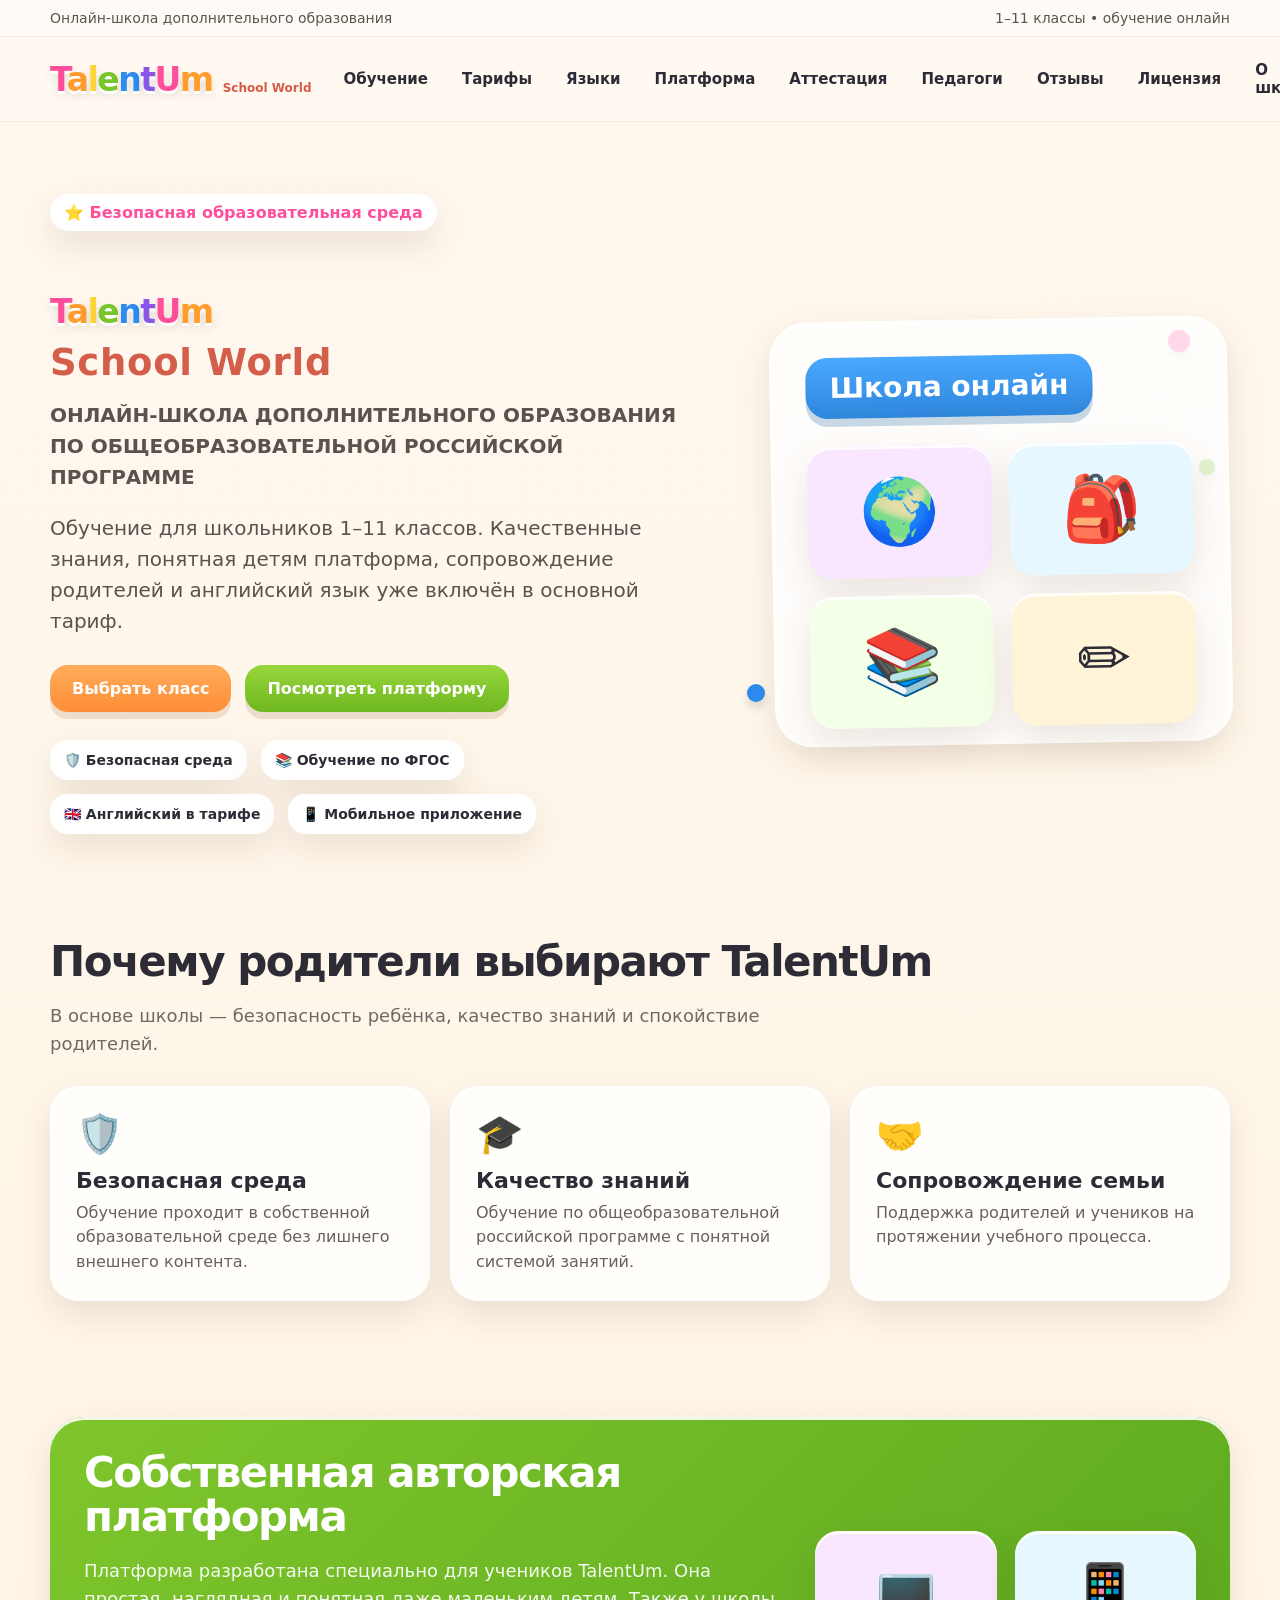
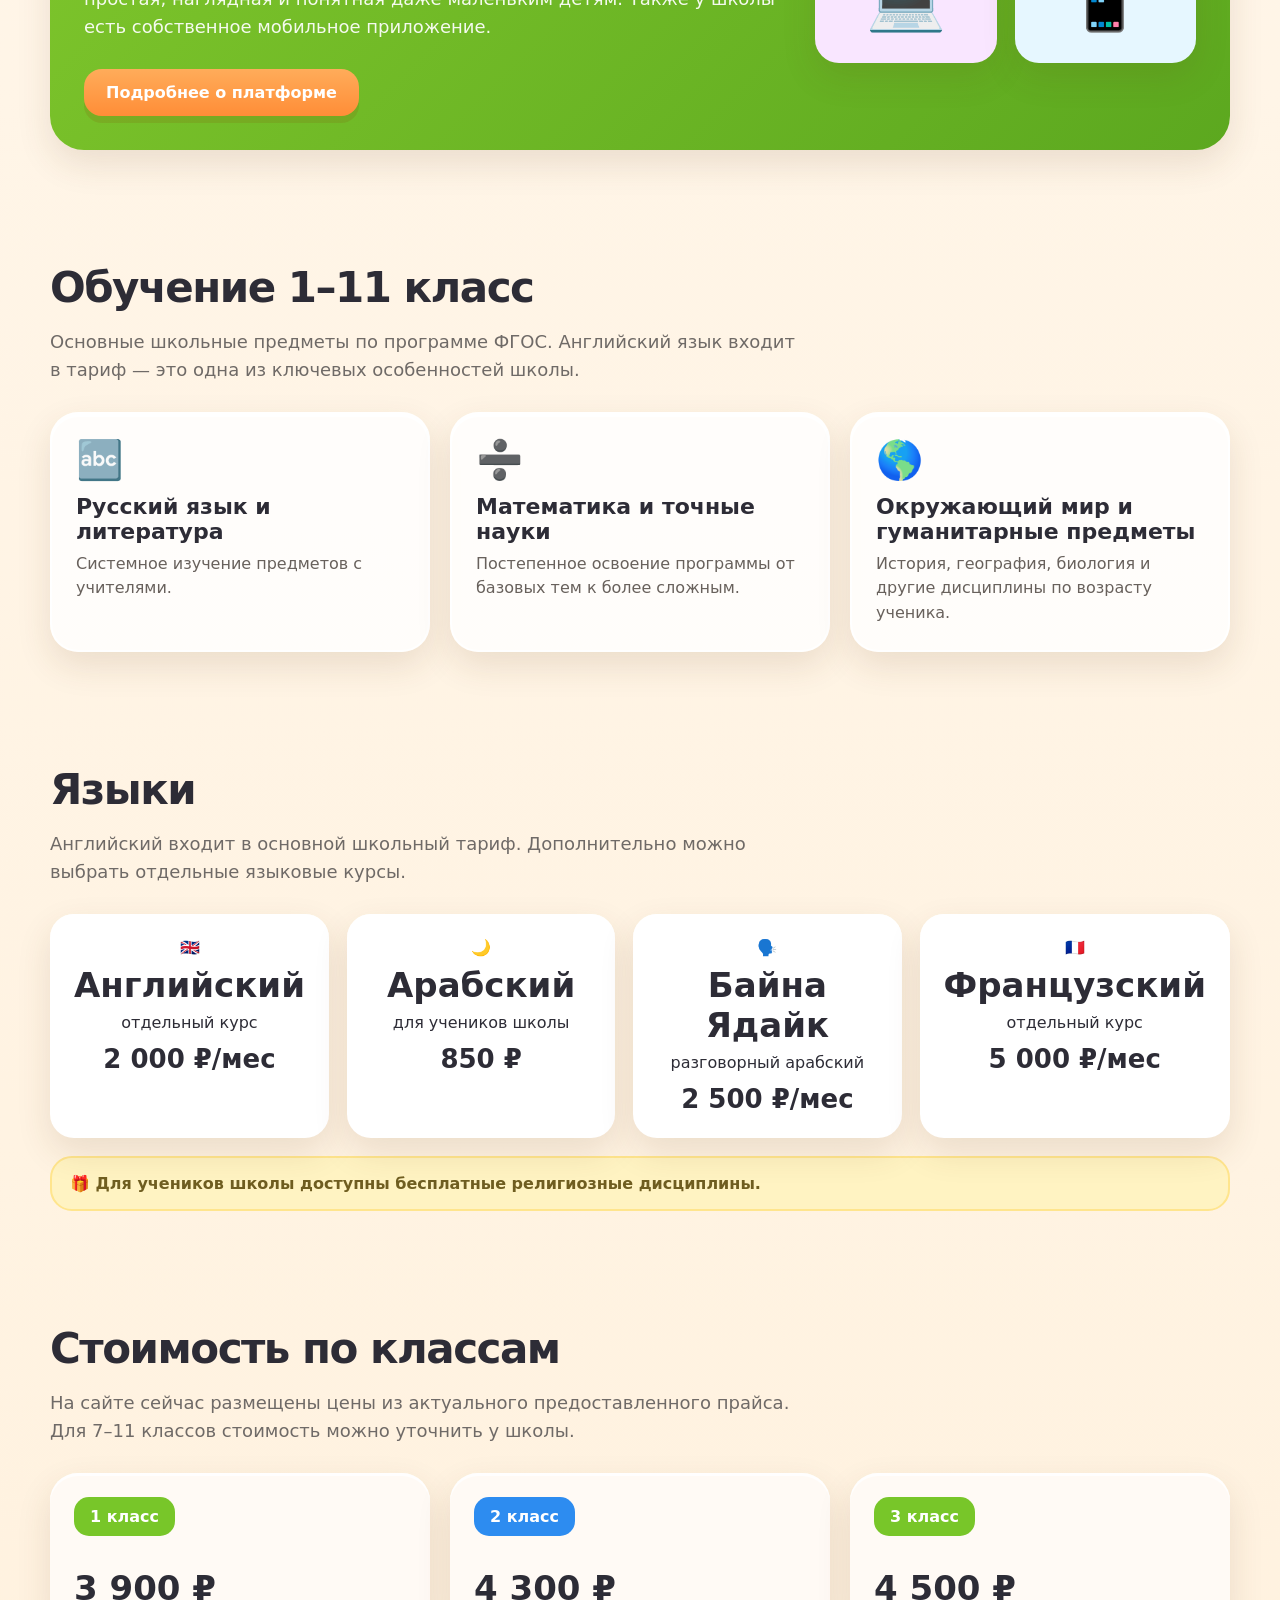
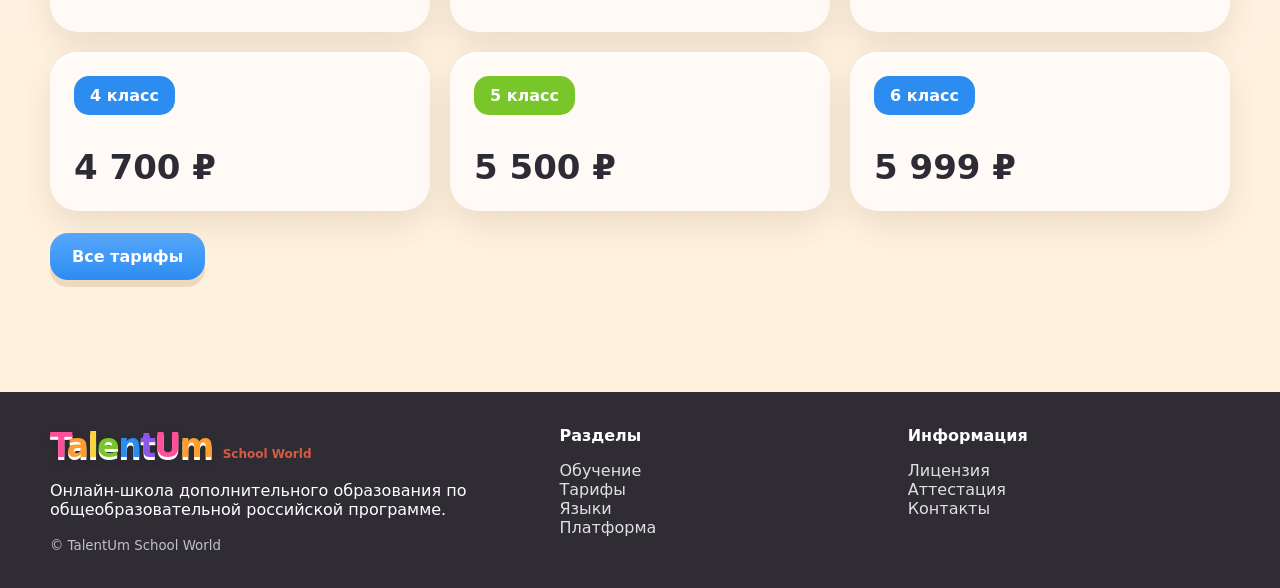
==== index.html @ 584ee3a4 "Add files via upload" ====
<!doctype html><html lang="ru"><head><meta charset="utf-8"><meta name="viewport" content="width=device-width,initial-scale=1"><title>Главная — TalentUm School World</title><meta name="description" content="TalentUm School World — онлайн-школа дополнительного образования по общеобразовательной российской программе."><link rel="stylesheet" href="styles.css"></head><body><div class="topbar"><div class="container"><span>Онлайн-школа дополнительного образования</span><span>1–11 классы • обучение онлайн</span></div></div>
<header class="header"><div class="container nav">
<a class="logo" href="index.html"><span class="logo-main"><span>T</span><span>a</span><span>l</span><span>e</span><span>n</span><span>t</span><span>U</span><span>m</span></span><span class="logo-sub">School World</span></a>
<nav class="navlinks"><a href="education.html">Обучение</a><a href="pricing.html">Тарифы</a><a href="languages.html">Языки</a><a href="platform.html">Платформа</a><a href="attestation.html">Аттестация</a><a href="teachers.html">Педагоги</a><a href="reviews.html">Отзывы</a><a href="license.html">Лицензия</a><a href="about.html">О школе</a><a href="contacts.html">Контакты</a></nav>
<button class="mobile-toggle" aria-label="Меню">☰</button>
</div></header><main>
<section class="hero"><div class="container hero-grid"><div><div class="kicker">⭐ Безопасная образовательная среда</div><h1><span class="logo-main"><span>T</span><span>a</span><span>l</span><span>e</span><span>n</span><span>t</span><span>U</span><span>m</span></span><span class="small">School World</span></h1><p class="lead"><b>ОНЛАЙН-ШКОЛА ДОПОЛНИТЕЛЬНОГО ОБРАЗОВАНИЯ ПО ОБЩЕОБРАЗОВАТЕЛЬНОЙ РОССИЙСКОЙ ПРОГРАММЕ</b></p><p class="lead">Обучение для школьников 1–11 классов. Качественные знания, понятная детям платформа, сопровождение родителей и английский язык уже включён в основной тариф.</p><div class="hero-actions"><a class="btn btn-primary" href="pricing.html">Выбрать класс</a><a class="btn btn-green" href="platform.html">Посмотреть платформу</a></div><div class="trust-row"><div class="trust-chip">🛡️ Безопасная среда</div><div class="trust-chip">📚 Обучение по ФГОС</div><div class="trust-chip">🇬🇧 Английский в тарифе</div><div class="trust-chip">📱 Мобильное приложение</div></div></div><div class="scene"><span class="dot d1"></span><span class="dot d2"></span><span class="dot d3"></span><span class="star">★</span><div class="school-card"><div class="big-pill">Школа онлайн</div><div class="illustration"><div class="illus">🌍</div><div class="illus">🎒</div><div class="illus">📚</div><div class="illus">✏️</div></div></div></div></div></section>
<section class="section"><div class="container"><h2>Почему родители выбирают TalentUm</h2><p class="section-intro">В основе школы — безопасность ребёнка, качество знаний и спокойствие родителей.</p><div class="cards"><article class="card"><div class="icon">🛡️</div><h3>Безопасная среда</h3><p>Обучение проходит в собственной образовательной среде без лишнего внешнего контента.</p></article><article class="card"><div class="icon">🎓</div><h3>Качество знаний</h3><p>Обучение по общеобразовательной российской программе с понятной системой занятий.</p></article><article class="card"><div class="icon">🤝</div><h3>Сопровождение семьи</h3><p>Поддержка родителей и учеников на протяжении учебного процесса.</p></article></div></div></section>
<section class="section"><div class="container"><div class="highlight"><div><h2>Собственная авторская платформа</h2><p class="section-intro">Платформа разработана специально для учеников TalentUm. Она простая, наглядная и понятная даже маленьким детям. Также у школы есть собственное мобильное приложение.</p><a class="btn btn-primary" href="platform.html">Подробнее о платформе</a></div><div class="illustration"><div class="illus">💻</div><div class="illus">📱</div></div></div></div></section>
<section class="section"><div class="container"><h2>Обучение 1–11 класс</h2><p class="section-intro">Основные школьные предметы по программе ФГОС. Английский язык входит в тариф — это одна из ключевых особенностей школы.</p><div class="cards"><article class="card"><div class="icon">🔤</div><h3>Русский язык и литература</h3><p>Системное изучение предметов с учителями.</p></article><article class="card"><div class="icon">➗</div><h3>Математика и точные науки</h3><p>Постепенное освоение программы от базовых тем к более сложным.</p></article><article class="card"><div class="icon">🌎</div><h3>Окружающий мир и гуманитарные предметы</h3><p>История, география, биология и другие дисциплины по возрасту ученика.</p></article></div></div></section>
<section class="section"><div class="container"><h2>Языки</h2><p class="section-intro">Английский входит в основной школьный тариф. Дополнительно можно выбрать отдельные языковые курсы.</p><div class="language-grid"><div class="language-card"><div>🇬🇧</div><div class="lang">Английский</div><div>отдельный курс</div><div class="amount">2 000 ₽/мес</div></div><div class="language-card"><div>🌙</div><div class="lang">Арабский</div><div>для учеников школы</div><div class="amount">850 ₽</div></div><div class="language-card"><div>🗣️</div><div class="lang">Байна Ядайк</div><div>разговорный арабский</div><div class="amount">2 500 ₽/мес</div></div><div class="language-card"><div>🇫🇷</div><div class="lang">Французский</div><div>отдельный курс</div><div class="amount">5 000 ₽/мес</div></div></div><div style="height:18px"></div><div class="notice">🎁 Для учеников школы доступны бесплатные религиозные дисциплины.</div></div></section>
<section class="section"><div class="container"><h2>Стоимость по классам</h2><p class="section-intro">На сайте сейчас размещены цены из актуального предоставленного прайса. Для 7–11 классов стоимость можно уточнить у школы.</p><div class="price-grid"><div class="price-card"><span class="grade-badge">1 класс</span><div class="price">3 900 ₽</div></div><div class="price-card"><span class="grade-badge">2 класс</span><div class="price">4 300 ₽</div></div><div class="price-card"><span class="grade-badge">3 класс</span><div class="price">4 500 ₽</div></div><div class="price-card"><span class="grade-badge">4 класс</span><div class="price">4 700 ₽</div></div><div class="price-card"><span class="grade-badge">5 класс</span><div class="price">5 500 ₽</div></div><div class="price-card"><span class="grade-badge">6 класс</span><div class="price">5 999 ₽</div></div></div><div style="margin-top:22px"><a class="btn btn-blue" href="pricing.html">Все тарифы</a></div></div></section>
</main><footer class="footer"><div class="container footer-grid"><div><div class="logo"><span class="logo-main"><span>T</span><span>a</span><span>l</span><span>e</span><span>n</span><span>t</span><span>U</span><span>m</span></span><span class="logo-sub">School World</span></div><p>Онлайн-школа дополнительного образования по общеобразовательной российской программе.</p><small>© TalentUm School World</small></div><div><b>Разделы</b><p><a href="education.html">Обучение</a><br><a href="pricing.html">Тарифы</a><br><a href="languages.html">Языки</a><br><a href="platform.html">Платформа</a></p></div><div><b>Информация</b><p><a href="license.html">Лицензия</a><br><a href="attestation.html">Аттестация</a><br><a href="contacts.html">Контакты</a></p></div></div></footer><script src="script.js"></script></body></html>
---- styles.css ----
:root{
  --cream:#fff4e6;
  --paper:#fffaf4;
  --ink:#2d2c36;
  --muted:#6f6a67;
  --pink:#ff4f9a;
  --orange:#ff9d2f;
  --yellow:#ffd43b;
  --green:#78c629;
  --blue:#2d8cf0;
  --purple:#8b57e8;
  --shadow:0 14px 35px rgba(88,54,22,.12), 0 3px 0 rgba(255,255,255,.9) inset;
  --radius:28px;
}
*{box-sizing:border-box}
html{scroll-behavior:smooth}
body{margin:0;font-family:Inter,system-ui,-apple-system,BlinkMacSystemFont,"Segoe UI",sans-serif;background:linear-gradient(180deg,#fff8ef 0%,#fff1dd 100%);color:var(--ink)}
a{text-decoration:none;color:inherit}
.container{width:min(1180px,calc(100% - 32px));margin:auto}
.topbar{background:#fffaf5;border-bottom:1px solid rgba(60,40,20,.06);font-size:14px}
.topbar .container{display:flex;justify-content:space-between;align-items:center;padding:10px 0;color:#5b554f}
.header{position:sticky;top:0;z-index:20;background:rgba(255,249,242,.94);backdrop-filter:blur(10px);border-bottom:1px solid rgba(60,40,20,.06)}
.nav{display:flex;align-items:center;justify-content:space-between;gap:24px;padding:14px 0}
.logo{display:inline-flex;align-items:flex-end;gap:10px;white-space:nowrap}
.logo-main{font-weight:900;font-size:33px;letter-spacing:-1.5px;text-shadow:0 3px 0 #fff,0 5px 10px rgba(0,0,0,.12)}
.logo-main span:nth-child(1){color:var(--pink)}.logo-main span:nth-child(2){color:var(--orange)}.logo-main span:nth-child(3){color:var(--yellow)}.logo-main span:nth-child(4){color:var(--green)}.logo-main span:nth-child(5){color:var(--blue)}.logo-main span:nth-child(6){color:var(--purple)}.logo-main span:nth-child(7){color:var(--pink)}.logo-main span:nth-child(8){color:var(--orange)}
.logo-sub{font-size:12px;font-weight:800;color:#d65b46;margin-bottom:4px}
.navlinks{display:flex;gap:18px;align-items:center;font-size:15px;font-weight:700}
.navlinks a{padding:10px 8px;border-radius:12px}.navlinks a:hover{background:#fff}
.btn{display:inline-flex;align-items:center;justify-content:center;border:none;border-radius:18px;padding:14px 22px;font-weight:800;cursor:pointer;box-shadow:0 7px 0 rgba(138,69,0,.14);transition:.2s}
.btn:hover{transform:translateY(-2px)}
.btn-primary{background:linear-gradient(180deg,#ffac5a,#ff8d37);color:white}
.btn-green{background:linear-gradient(180deg,#98d63c,#6eb720);color:white}
.btn-blue{background:linear-gradient(180deg,#58a9ff,#2d8cf0);color:white}
.mobile-toggle{display:none;font-size:28px;background:none;border:0}
.hero{position:relative;padding:72px 0 48px;overflow:hidden}
.hero-grid{display:grid;grid-template-columns:1.12fr .88fr;gap:48px;align-items:center}
.kicker{display:inline-flex;align-items:center;gap:8px;background:white;border-radius:999px;padding:9px 14px;font-weight:800;color:var(--pink);box-shadow:var(--shadow);margin-bottom:20px}
.hero h1{font-size:clamp(46px,7vw,88px);line-height:.95;margin:0 0 18px;letter-spacing:-3px}
.hero h1 .small{display:block;font-size:.42em;letter-spacing:.02em;margin-top:10px;color:#d35e4a}
.hero .lead{font-size:20px;line-height:1.55;color:#59534e;max-width:760px}
.hero-actions{display:flex;gap:14px;flex-wrap:wrap;margin-top:28px}
.trust-row{display:flex;gap:14px;flex-wrap:wrap;margin-top:28px}.trust-chip{background:#fff;border-radius:18px;padding:12px 14px;font-size:14px;font-weight:700;box-shadow:var(--shadow)}
.scene{position:relative;min-height:460px}
.school-card{position:absolute;inset:35px 0 0 40px;background:rgba(255,255,255,.78);border:2px solid rgba(255,255,255,.75);box-shadow:var(--shadow);border-radius:38px;padding:34px;transform:rotate(-1deg)}
.big-pill{display:inline-block;padding:14px 24px;border-radius:22px;background:linear-gradient(180deg,#4aa8ff,#2f86db);color:#fff;font-size:28px;font-weight:900;box-shadow:0 8px 0 rgba(35,103,160,.25)}
.illustration{display:grid;grid-template-columns:repeat(2,1fr);gap:18px;margin-top:28px}
.illus{height:132px;border-radius:24px;display:flex;align-items:center;justify-content:center;font-size:64px;box-shadow:var(--shadow);background:#fff}
.illus:nth-child(1){background:#f9e6ff}.illus:nth-child(2){background:#e6f7ff}.illus:nth-child(3){background:#f3ffe6}.illus:nth-child(4){background:#fff4d8}
.dot{position:absolute;border-radius:50%;box-shadow:0 6px 10px rgba(0,0,0,.12)}.d1{width:22px;height:22px;background:var(--pink);right:8%;top:10%}.d2{width:16px;height:16px;background:var(--green);right:3%;top:38%}.d3{width:18px;height:18px;background:var(--blue);left:3%;bottom:9%}.star{position:absolute;font-size:42px;color:var(--yellow);right:10%;bottom:2%;filter:drop-shadow(0 5px 3px rgba(0,0,0,.12))}
.section{padding:58px 0}.section h2{font-size:42px;line-height:1.05;margin:0 0 12px;letter-spacing:-1.5px}.section-intro{color:var(--muted);font-size:18px;max-width:760px;line-height:1.55;margin-bottom:28px}
.cards{display:grid;grid-template-columns:repeat(3,1fr);gap:20px}.card{background:rgba(255,255,255,.82);border:2px solid rgba(255,255,255,.92);border-radius:var(--radius);box-shadow:var(--shadow);padding:24px}.card .icon{font-size:38px;margin-bottom:12px}.card h3{margin:0 0 8px;font-size:22px}.card p{margin:0;color:#68615c;line-height:1.55}
.highlight{background:linear-gradient(135deg,#7fc62c,#5ca81f);color:#fff;border-radius:34px;padding:34px;box-shadow:var(--shadow);display:grid;grid-template-columns:1.3fr .7fr;gap:24px;align-items:center}.highlight h2{color:#fff}.highlight p{color:rgba(255,255,255,.92)}
.price-grid{display:grid;grid-template-columns:repeat(3,1fr);gap:20px}.price-card{background:#fffaf5;border-radius:28px;padding:24px;box-shadow:var(--shadow);position:relative}.grade-badge{display:inline-block;padding:10px 16px;border-radius:15px;background:var(--green);color:white;font-weight:900;margin-bottom:16px}.price-card:nth-child(even) .grade-badge{background:var(--blue)}.price-card ul{padding-left:18px;line-height:1.8;color:#5d5752}.price{font-size:34px;font-weight:900;margin-top:16px}.muted{color:var(--muted)}
.language-grid{display:grid;grid-template-columns:repeat(4,1fr);gap:18px}.language-card{background:#fff;border-radius:24px;padding:24px;text-align:center;box-shadow:var(--shadow)}.language-card .lang{font-size:34px;font-weight:900;margin:8px 0}.language-card .amount{font-size:26px;font-weight:900;margin-top:12px}
.notice{background:#fff3c2;border:2px solid #ffe58d;border-radius:22px;padding:16px 18px;font-weight:700;color:#6f5d20}
.page-hero{padding:52px 0 26px}.page-hero .wrap{background:rgba(255,255,255,.78);border-radius:34px;box-shadow:var(--shadow);padding:38px}.page-hero h1{font-size:52px;margin:0 0 12px}.page-hero p{font-size:18px;color:var(--muted);max-width:760px;line-height:1.55}
.placeholder{background:#fff;border-radius:28px;padding:34px;box-shadow:var(--shadow);border:2px dashed #f0cdb1}.placeholder strong{font-size:20px}
.footer{margin-top:54px;padding:34px 0;background:#2f2d33;color:#fff}.footer-grid{display:grid;grid-template-columns:1.5fr 1fr 1fr;gap:26px}.footer a{color:#fff;opacity:.85}.footer small{opacity:.7}
@media (max-width:900px){.navlinks{display:none;position:absolute;top:72px;left:16px;right:16px;background:#fffaf5;padding:16px;border-radius:22px;box-shadow:var(--shadow);flex-direction:column;align-items:stretch}.navlinks.open{display:flex}.mobile-toggle{display:block}.hero-grid,.highlight{grid-template-columns:1fr}.scene{min-height:390px}.school-card{inset:10px 5px}.cards,.price-grid{grid-template-columns:1fr 1fr}.language-grid{grid-template-columns:1fr 1fr}.hero{padding-top:38px}}
@media (max-width:620px){.topbar .container{font-size:12px;gap:8px}.logo-main{font-size:27px}.hero h1{font-size:52px}.hero .lead{font-size:17px}.cards,.price-grid,.language-grid{grid-template-columns:1fr}.footer-grid{grid-template-columns:1fr}.section h2{font-size:34px}.page-hero h1{font-size:40px}.school-card{padding:22px}.illustration{gap:12px}.illus{height:108px;font-size:50px}.scene{min-height:345px}}
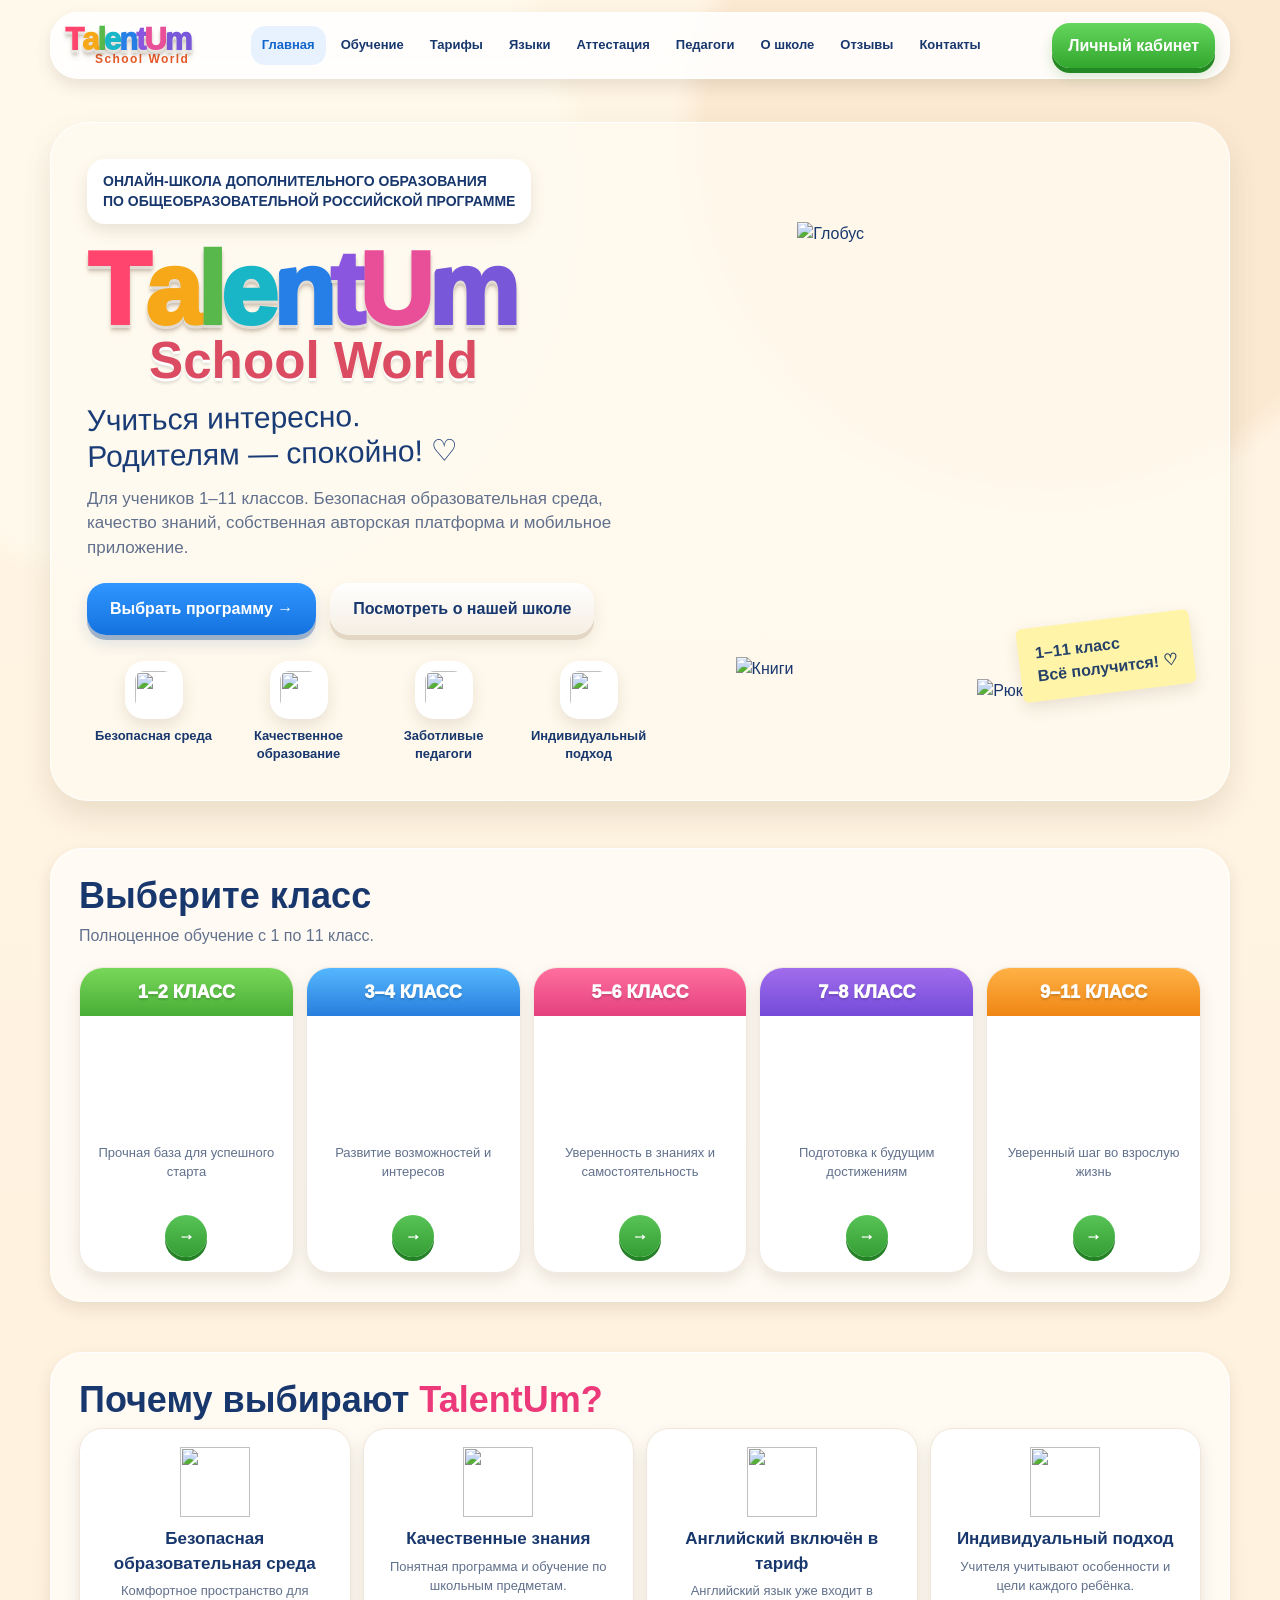
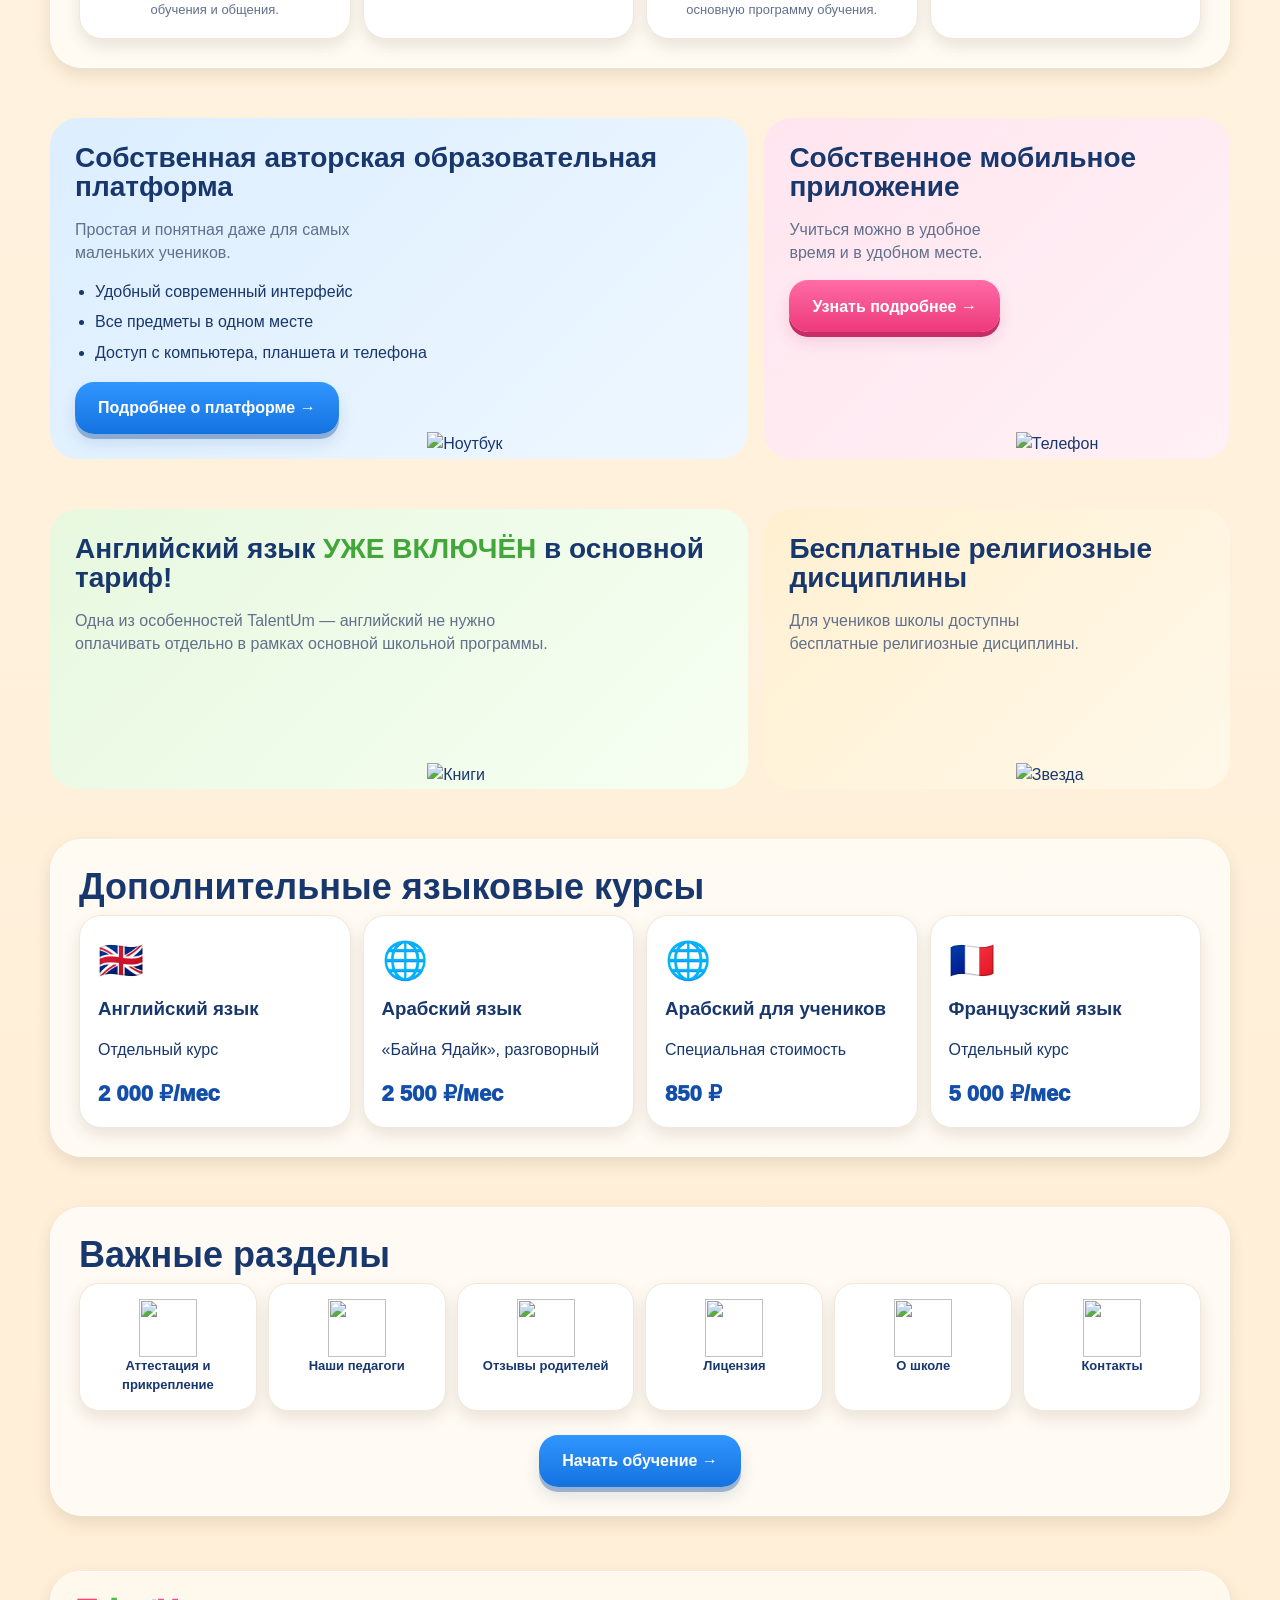
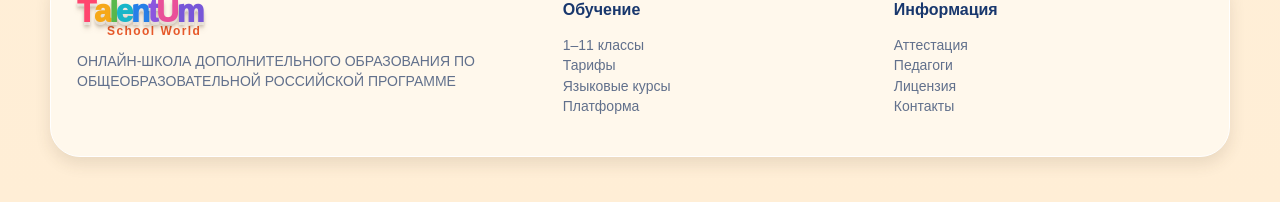
==== commit 5e65cf84: "Add files via upload" ====
--- a/index.html
+++ b/index.html
@@ -1,13 +1,9 @@
-<!doctype html><html lang="ru"><head><meta charset="utf-8"><meta name="viewport" content="width=device-width,initial-scale=1"><title>Главная — TalentUm School World</title><meta name="description" content="TalentUm School World — онлайн-школа дополнительного образования по общеобразовательной российской программе."><link rel="stylesheet" href="styles.css"></head><body><div class="topbar"><div class="container"><span>Онлайн-школа дополнительного образования</span><span>1–11 классы • обучение онлайн</span></div></div>
-<header class="header"><div class="container nav">
-<a class="logo" href="index.html"><span class="logo-main"><span>T</span><span>a</span><span>l</span><span>e</span><span>n</span><span>t</span><span>U</span><span>m</span></span><span class="logo-sub">School World</span></a>
-<nav class="navlinks"><a href="education.html">Обучение</a><a href="pricing.html">Тарифы</a><a href="languages.html">Языки</a><a href="platform.html">Платформа</a><a href="attestation.html">Аттестация</a><a href="teachers.html">Педагоги</a><a href="reviews.html">Отзывы</a><a href="license.html">Лицензия</a><a href="about.html">О школе</a><a href="contacts.html">Контакты</a></nav>
-<button class="mobile-toggle" aria-label="Меню">☰</button>
-</div></header><main>
-<section class="hero"><div class="container hero-grid"><div><div class="kicker">⭐ Безопасная образовательная среда</div><h1><span class="logo-main"><span>T</span><span>a</span><span>l</span><span>e</span><span>n</span><span>t</span><span>U</span><span>m</span></span><span class="small">School World</span></h1><p class="lead"><b>ОНЛАЙН-ШКОЛА ДОПОЛНИТЕЛЬНОГО ОБРАЗОВАНИЯ ПО ОБЩЕОБРАЗОВАТЕЛЬНОЙ РОССИЙСКОЙ ПРОГРАММЕ</b></p><p class="lead">Обучение для школьников 1–11 классов. Качественные знания, понятная детям платформа, сопровождение родителей и английский язык уже включён в основной тариф.</p><div class="hero-actions"><a class="btn btn-primary" href="pricing.html">Выбрать класс</a><a class="btn btn-green" href="platform.html">Посмотреть платформу</a></div><div class="trust-row"><div class="trust-chip">🛡️ Безопасная среда</div><div class="trust-chip">📚 Обучение по ФГОС</div><div class="trust-chip">🇬🇧 Английский в тарифе</div><div class="trust-chip">📱 Мобильное приложение</div></div></div><div class="scene"><span class="dot d1"></span><span class="dot d2"></span><span class="dot d3"></span><span class="star">★</span><div class="school-card"><div class="big-pill">Школа онлайн</div><div class="illustration"><div class="illus">🌍</div><div class="illus">🎒</div><div class="illus">📚</div><div class="illus">✏️</div></div></div></div></div></section>
-<section class="section"><div class="container"><h2>Почему родители выбирают TalentUm</h2><p class="section-intro">В основе школы — безопасность ребёнка, качество знаний и спокойствие родителей.</p><div class="cards"><article class="card"><div class="icon">🛡️</div><h3>Безопасная среда</h3><p>Обучение проходит в собственной образовательной среде без лишнего внешнего контента.</p></article><article class="card"><div class="icon">🎓</div><h3>Качество знаний</h3><p>Обучение по общеобразовательной российской программе с понятной системой занятий.</p></article><article class="card"><div class="icon">🤝</div><h3>Сопровождение семьи</h3><p>Поддержка родителей и учеников на протяжении учебного процесса.</p></article></div></div></section>
-<section class="section"><div class="container"><div class="highlight"><div><h2>Собственная авторская платформа</h2><p class="section-intro">Платформа разработана специально для учеников TalentUm. Она простая, наглядная и понятная даже маленьким детям. Также у школы есть собственное мобильное приложение.</p><a class="btn btn-primary" href="platform.html">Подробнее о платформе</a></div><div class="illustration"><div class="illus">💻</div><div class="illus">📱</div></div></div></div></section>
-<section class="section"><div class="container"><h2>Обучение 1–11 класс</h2><p class="section-intro">Основные школьные предметы по программе ФГОС. Английский язык входит в тариф — это одна из ключевых особенностей школы.</p><div class="cards"><article class="card"><div class="icon">🔤</div><h3>Русский язык и литература</h3><p>Системное изучение предметов с учителями.</p></article><article class="card"><div class="icon">➗</div><h3>Математика и точные науки</h3><p>Постепенное освоение программы от базовых тем к более сложным.</p></article><article class="card"><div class="icon">🌎</div><h3>Окружающий мир и гуманитарные предметы</h3><p>История, география, биология и другие дисциплины по возрасту ученика.</p></article></div></div></section>
-<section class="section"><div class="container"><h2>Языки</h2><p class="section-intro">Английский входит в основной школьный тариф. Дополнительно можно выбрать отдельные языковые курсы.</p><div class="language-grid"><div class="language-card"><div>🇬🇧</div><div class="lang">Английский</div><div>отдельный курс</div><div class="amount">2 000 ₽/мес</div></div><div class="language-card"><div>🌙</div><div class="lang">Арабский</div><div>для учеников школы</div><div class="amount">850 ₽</div></div><div class="language-card"><div>🗣️</div><div class="lang">Байна Ядайк</div><div>разговорный арабский</div><div class="amount">2 500 ₽/мес</div></div><div class="language-card"><div>🇫🇷</div><div class="lang">Французский</div><div>отдельный курс</div><div class="amount">5 000 ₽/мес</div></div></div><div style="height:18px"></div><div class="notice">🎁 Для учеников школы доступны бесплатные религиозные дисциплины.</div></div></section>
-<section class="section"><div class="container"><h2>Стоимость по классам</h2><p class="section-intro">На сайте сейчас размещены цены из актуального предоставленного прайса. Для 7–11 классов стоимость можно уточнить у школы.</p><div class="price-grid"><div class="price-card"><span class="grade-badge">1 класс</span><div class="price">3 900 ₽</div></div><div class="price-card"><span class="grade-badge">2 класс</span><div class="price">4 300 ₽</div></div><div class="price-card"><span class="grade-badge">3 класс</span><div class="price">4 500 ₽</div></div><div class="price-card"><span class="grade-badge">4 класс</span><div class="price">4 700 ₽</div></div><div class="price-card"><span class="grade-badge">5 класс</span><div class="price">5 500 ₽</div></div><div class="price-card"><span class="grade-badge">6 класс</span><div class="price">5 999 ₽</div></div></div><div style="margin-top:22px"><a class="btn btn-blue" href="pricing.html">Все тарифы</a></div></div></section>
-</main><footer class="footer"><div class="container footer-grid"><div><div class="logo"><span class="logo-main"><span>T</span><span>a</span><span>l</span><span>e</span><span>n</span><span>t</span><span>U</span><span>m</span></span><span class="logo-sub">School World</span></div><p>Онлайн-школа дополнительного образования по общеобразовательной российской программе.</p><small>© TalentUm School World</small></div><div><b>Разделы</b><p><a href="education.html">Обучение</a><br><a href="pricing.html">Тарифы</a><br><a href="languages.html">Языки</a><br><a href="platform.html">Платформа</a></p></div><div><b>Информация</b><p><a href="license.html">Лицензия</a><br><a href="attestation.html">Аттестация</a><br><a href="contacts.html">Контакты</a></p></div></div></footer><script src="script.js"></script></body></html>+<!doctype html><html lang="ru"><head><meta charset="utf-8"><meta name="viewport" content="width=device-width,initial-scale=1"><title>Главная — TalentUm School World</title><meta name="description" content="TalentUm School World"><link rel="stylesheet" href="styles.css"></head><body><div class="topline"><div class="container"><header class="header-shell"><a class="brand" href="index.html"><span class="brand-main"><span>T</span><span>a</span><span>l</span><span>e</span><span>n</span><span>t</span><span>U</span><span>m</span></span><span class="brand-sub">School World</span></a><nav class="nav"><a class="active" href="index.html">Главная</a><a class="" href="education.html">Обучение</a><a class="" href="pricing.html">Тарифы</a><a class="" href="languages.html">Языки</a><a class="" href="attestation.html">Аттестация</a><a class="" href="teachers.html">Педагоги</a><a class="" href="about.html">О школе</a><a class="" href="reviews.html">Отзывы</a><a class="" href="contacts.html">Контакты</a></nav><a class="cabinet" href="platform.html">Личный кабинет</a><button class="menu-btn" aria-label="Открыть меню">☰</button></header></div></div><main>
+<section class="hero"><div class="container"><div class="hero-card"><div class="hero-grid"><div><span class="eyebrow">ОНЛАЙН-ШКОЛА ДОПОЛНИТЕЛЬНОГО ОБРАЗОВАНИЯ<br>ПО ОБЩЕОБРАЗОВАТЕЛЬНОЙ РОССИЙСКОЙ ПРОГРАММЕ</span><h1><span class="brand-main brand-big"><span>T</span><span>a</span><span>l</span><span>e</span><span>n</span><span>t</span><span>U</span><span>m</span></span><span class="schoolworld">School World</span></h1><div class="hero-tagline">Учиться интересно.<br>Родителям — спокойно! ♡</div><p class="lead">Для учеников 1–11 классов. Безопасная образовательная среда, качество знаний, собственная авторская платформа и мобильное приложение.</p><div class="btn-row"><a class="btn btn-blue" href="education.html">Выбрать программу →</a><a class="btn btn-cream" href="about.html">Посмотреть о нашей школе</a></div><div class="trust"><div class="trust-item"><img class="mini-icon" src="assets/icons/shield.svg" alt=""><span>Безопасная среда</span></div><div class="trust-item"><img class="mini-icon" src="assets/icons/cap.svg" alt=""><span>Качественное образование</span></div><div class="trust-item"><img class="mini-icon" src="assets/icons/heart.svg" alt=""><span>Заботливые педагоги</span></div><div class="trust-item"><img class="mini-icon" src="assets/icons/clipboard.svg" alt=""><span>Индивидуальный подход</span></div></div></div><div class="hero-art"><img class="globe" src="assets/icons/globe.svg" alt="Глобус"><img class="books" src="assets/icons/books.svg" alt="Книги"><img class="bag" src="assets/icons/backpack.svg" alt="Рюкзак"><img class="star1" src="assets/icons/star.svg" alt=""><img class="star2" src="assets/icons/star.svg" alt=""><div class="note">1–11 класс<br>Всё получится! ♡</div></div></div></div></div></section>
+<section class="section fade-up"><div class="container"><div class="section-panel"><h2>Выберите класс</h2><p class="section-desc">Полноценное обучение с 1 по 11 класс.</p><div class="grade-grid"><a class="grade" href="pricing.html"><div class="grade-head">1–2 КЛАСС</div><img src="assets/icons/clipboard.svg" alt=""><p>Прочная база для успешного старта</p><div class="circle-go">→</div></a><a class="grade" href="pricing.html"><div class="grade-head">3–4 КЛАСС</div><img src="assets/icons/backpack.svg" alt=""><p>Развитие возможностей и интересов</p><div class="circle-go">→</div></a><a class="grade" href="pricing.html"><div class="grade-head">5–6 КЛАСС</div><img src="assets/icons/books.svg" alt=""><p>Уверенность в знаниях и самостоятельность</p><div class="circle-go">→</div></a><a class="grade" href="education.html"><div class="grade-head">7–8 КЛАСС</div><img src="assets/icons/laptop.svg" alt=""><p>Подготовка к будущим достижениям</p><div class="circle-go">→</div></a><a class="grade" href="education.html"><div class="grade-head">9–11 КЛАСС</div><img src="assets/icons/cap.svg" alt=""><p>Уверенный шаг во взрослую жизнь</p><div class="circle-go">→</div></a></div></div></div></section>
+<section class="section fade-up"><div class="container"><div class="section-panel"><h2>Почему выбирают <span class="pink">TalentUm?</span></h2><div class="why-grid"><article class="why-card"><img src="assets/icons/shield.svg" alt=""><h3>Безопасная образовательная среда</h3><p>Комфортное пространство для обучения и общения.</p></article><article class="why-card"><img src="assets/icons/cap.svg" alt=""><h3>Качественные знания</h3><p>Понятная программа и обучение по школьным предметам.</p></article><article class="why-card"><img src="assets/icons/heart.svg" alt=""><h3>Английский включён в тариф</h3><p>Английский язык уже входит в основную программу обучения.</p></article><article class="why-card"><img src="assets/icons/clipboard.svg" alt=""><h3>Индивидуальный подход</h3><p>Учителя учитывают особенности и цели каждого ребёнка.</p></article></div></div></div></section>
+<section class="section fade-up"><div class="container"><div class="split"><div class="feature-panel feature-blue"><h3>Собственная авторская образовательная платформа</h3><p>Простая и понятная даже для самых маленьких учеников.</p><ul><li>Удобный современный интерфейс</li><li>Все предметы в одном месте</li><li>Доступ с компьютера, планшета и телефона</li></ul><a class="btn btn-blue" href="platform.html">Подробнее о платформе →</a><img class="art" src="assets/icons/laptop.svg" alt="Ноутбук"></div><div class="feature-panel feature-pink"><h3>Собственное мобильное приложение</h3><p>Учиться можно в удобное время и в удобном месте.</p><a class="btn btn-pink" href="platform.html">Узнать подробнее →</a><img class="art" src="assets/icons/phone.svg" alt="Телефон"></div></div></div></section>
+<section class="section fade-up"><div class="container"><div class="split"><div class="feature-panel feature-green"><h3>Английский язык <span style="color:#42a63a">УЖЕ ВКЛЮЧЁН</span> в основной тариф!</h3><p style="max-width:75%">Одна из особенностей TalentUm — английский не нужно оплачивать отдельно в рамках основной школьной программы.</p><img class="art" src="assets/icons/books.svg" alt="Книги"></div><div class="feature-panel feature-orange"><h3>Бесплатные религиозные дисциплины</h3><p style="max-width:75%">Для учеников школы доступны бесплатные религиозные дисциплины.</p><img class="art" src="assets/icons/star.svg" alt="Звезда"></div></div></div></section>
+<section class="section fade-up"><div class="container"><div class="section-panel"><h2>Дополнительные языковые курсы</h2><div class="course-grid"><div class="course"><div class="flag">🇬🇧</div><h3>Английский язык</h3><p>Отдельный курс</p><div class="price">2 000 ₽/мес</div></div><div class="course"><div class="flag">🌐</div><h3>Арабский язык</h3><p>«Байна Ядайк», разговорный</p><div class="price">2 500 ₽/мес</div></div><div class="course"><div class="flag">🌐</div><h3>Арабский для учеников</h3><p>Специальная стоимость</p><div class="price">850 ₽</div></div><div class="course"><div class="flag">🇫🇷</div><h3>Французский язык</h3><p>Отдельный курс</p><div class="price">5 000 ₽/мес</div></div></div></div></div></section>
+<section class="section fade-up"><div class="container"><div class="section-panel"><h2>Важные разделы</h2><div class="important-grid"><a class="important" href="attestation.html"><img src="assets/icons/clipboard.svg" alt=""><span>Аттестация и прикрепление</span></a><a class="important" href="teachers.html"><img src="assets/icons/cap.svg" alt=""><span>Наши педагоги</span></a><a class="important" href="reviews.html"><img src="assets/icons/heart.svg" alt=""><span>Отзывы родителей</span></a><a class="important" href="license.html"><img src="assets/icons/certificate.svg" alt=""><span>Лицензия</span></a><a class="important" href="about.html"><img src="assets/icons/globe.svg" alt=""><span>О школе</span></a><a class="important" href="contacts.html"><img src="assets/icons/phone.svg" alt=""><span>Контакты</span></a></div><div class="btn-row" style="justify-content:center;margin-top:24px"><a class="btn btn-blue" href="contacts.html">Начать обучение →</a></div></div></div></section>
+</main><footer class="footer"><div class="container"><div class="footer-box"><div><a class="brand" href="index.html"><span class="brand-main"><span>T</span><span>a</span><span>l</span><span>e</span><span>n</span><span>t</span><span>U</span><span>m</span></span><span class="brand-sub">School World</span></a><p>ОНЛАЙН-ШКОЛА ДОПОЛНИТЕЛЬНОГО ОБРАЗОВАНИЯ ПО ОБЩЕОБРАЗОВАТЕЛЬНОЙ РОССИЙСКОЙ ПРОГРАММЕ</p></div><div><strong>Обучение</strong><p><a href="education.html">1–11 классы</a><br><a href="pricing.html">Тарифы</a><br><a href="languages.html">Языковые курсы</a><br><a href="platform.html">Платформа</a></p></div><div><strong>Информация</strong><p><a href="attestation.html">Аттестация</a><br><a href="teachers.html">Педагоги</a><br><a href="license.html">Лицензия</a><br><a href="contacts.html">Контакты</a></p></div></div></div></footer><script src="script.js"></script></body></html>
--- a/styles.css
+++ b/styles.css
@@ -1,61 +1,5 @@
-:root{
-  --cream:#fff4e6;
-  --paper:#fffaf4;
-  --ink:#2d2c36;
-  --muted:#6f6a67;
-  --pink:#ff4f9a;
-  --orange:#ff9d2f;
-  --yellow:#ffd43b;
-  --green:#78c629;
-  --blue:#2d8cf0;
-  --purple:#8b57e8;
-  --shadow:0 14px 35px rgba(88,54,22,.12), 0 3px 0 rgba(255,255,255,.9) inset;
-  --radius:28px;
-}
-*{box-sizing:border-box}
-html{scroll-behavior:smooth}
-body{margin:0;font-family:Inter,system-ui,-apple-system,BlinkMacSystemFont,"Segoe UI",sans-serif;background:linear-gradient(180deg,#fff8ef 0%,#fff1dd 100%);color:var(--ink)}
-a{text-decoration:none;color:inherit}
-.container{width:min(1180px,calc(100% - 32px));margin:auto}
-.topbar{background:#fffaf5;border-bottom:1px solid rgba(60,40,20,.06);font-size:14px}
-.topbar .container{display:flex;justify-content:space-between;align-items:center;padding:10px 0;color:#5b554f}
-.header{position:sticky;top:0;z-index:20;background:rgba(255,249,242,.94);backdrop-filter:blur(10px);border-bottom:1px solid rgba(60,40,20,.06)}
-.nav{display:flex;align-items:center;justify-content:space-between;gap:24px;padding:14px 0}
-.logo{display:inline-flex;align-items:flex-end;gap:10px;white-space:nowrap}
-.logo-main{font-weight:900;font-size:33px;letter-spacing:-1.5px;text-shadow:0 3px 0 #fff,0 5px 10px rgba(0,0,0,.12)}
-.logo-main span:nth-child(1){color:var(--pink)}.logo-main span:nth-child(2){color:var(--orange)}.logo-main span:nth-child(3){color:var(--yellow)}.logo-main span:nth-child(4){color:var(--green)}.logo-main span:nth-child(5){color:var(--blue)}.logo-main span:nth-child(6){color:var(--purple)}.logo-main span:nth-child(7){color:var(--pink)}.logo-main span:nth-child(8){color:var(--orange)}
-.logo-sub{font-size:12px;font-weight:800;color:#d65b46;margin-bottom:4px}
-.navlinks{display:flex;gap:18px;align-items:center;font-size:15px;font-weight:700}
-.navlinks a{padding:10px 8px;border-radius:12px}.navlinks a:hover{background:#fff}
-.btn{display:inline-flex;align-items:center;justify-content:center;border:none;border-radius:18px;padding:14px 22px;font-weight:800;cursor:pointer;box-shadow:0 7px 0 rgba(138,69,0,.14);transition:.2s}
-.btn:hover{transform:translateY(-2px)}
-.btn-primary{background:linear-gradient(180deg,#ffac5a,#ff8d37);color:white}
-.btn-green{background:linear-gradient(180deg,#98d63c,#6eb720);color:white}
-.btn-blue{background:linear-gradient(180deg,#58a9ff,#2d8cf0);color:white}
-.mobile-toggle{display:none;font-size:28px;background:none;border:0}
-.hero{position:relative;padding:72px 0 48px;overflow:hidden}
-.hero-grid{display:grid;grid-template-columns:1.12fr .88fr;gap:48px;align-items:center}
-.kicker{display:inline-flex;align-items:center;gap:8px;background:white;border-radius:999px;padding:9px 14px;font-weight:800;color:var(--pink);box-shadow:var(--shadow);margin-bottom:20px}
-.hero h1{font-size:clamp(46px,7vw,88px);line-height:.95;margin:0 0 18px;letter-spacing:-3px}
-.hero h1 .small{display:block;font-size:.42em;letter-spacing:.02em;margin-top:10px;color:#d35e4a}
-.hero .lead{font-size:20px;line-height:1.55;color:#59534e;max-width:760px}
-.hero-actions{display:flex;gap:14px;flex-wrap:wrap;margin-top:28px}
-.trust-row{display:flex;gap:14px;flex-wrap:wrap;margin-top:28px}.trust-chip{background:#fff;border-radius:18px;padding:12px 14px;font-size:14px;font-weight:700;box-shadow:var(--shadow)}
-.scene{position:relative;min-height:460px}
-.school-card{position:absolute;inset:35px 0 0 40px;background:rgba(255,255,255,.78);border:2px solid rgba(255,255,255,.75);box-shadow:var(--shadow);border-radius:38px;padding:34px;transform:rotate(-1deg)}
-.big-pill{display:inline-block;padding:14px 24px;border-radius:22px;background:linear-gradient(180deg,#4aa8ff,#2f86db);color:#fff;font-size:28px;font-weight:900;box-shadow:0 8px 0 rgba(35,103,160,.25)}
-.illustration{display:grid;grid-template-columns:repeat(2,1fr);gap:18px;margin-top:28px}
-.illus{height:132px;border-radius:24px;display:flex;align-items:center;justify-content:center;font-size:64px;box-shadow:var(--shadow);background:#fff}
-.illus:nth-child(1){background:#f9e6ff}.illus:nth-child(2){background:#e6f7ff}.illus:nth-child(3){background:#f3ffe6}.illus:nth-child(4){background:#fff4d8}
-.dot{position:absolute;border-radius:50%;box-shadow:0 6px 10px rgba(0,0,0,.12)}.d1{width:22px;height:22px;background:var(--pink);right:8%;top:10%}.d2{width:16px;height:16px;background:var(--green);right:3%;top:38%}.d3{width:18px;height:18px;background:var(--blue);left:3%;bottom:9%}.star{position:absolute;font-size:42px;color:var(--yellow);right:10%;bottom:2%;filter:drop-shadow(0 5px 3px rgba(0,0,0,.12))}
-.section{padding:58px 0}.section h2{font-size:42px;line-height:1.05;margin:0 0 12px;letter-spacing:-1.5px}.section-intro{color:var(--muted);font-size:18px;max-width:760px;line-height:1.55;margin-bottom:28px}
-.cards{display:grid;grid-template-columns:repeat(3,1fr);gap:20px}.card{background:rgba(255,255,255,.82);border:2px solid rgba(255,255,255,.92);border-radius:var(--radius);box-shadow:var(--shadow);padding:24px}.card .icon{font-size:38px;margin-bottom:12px}.card h3{margin:0 0 8px;font-size:22px}.card p{margin:0;color:#68615c;line-height:1.55}
-.highlight{background:linear-gradient(135deg,#7fc62c,#5ca81f);color:#fff;border-radius:34px;padding:34px;box-shadow:var(--shadow);display:grid;grid-template-columns:1.3fr .7fr;gap:24px;align-items:center}.highlight h2{color:#fff}.highlight p{color:rgba(255,255,255,.92)}
-.price-grid{display:grid;grid-template-columns:repeat(3,1fr);gap:20px}.price-card{background:#fffaf5;border-radius:28px;padding:24px;box-shadow:var(--shadow);position:relative}.grade-badge{display:inline-block;padding:10px 16px;border-radius:15px;background:var(--green);color:white;font-weight:900;margin-bottom:16px}.price-card:nth-child(even) .grade-badge{background:var(--blue)}.price-card ul{padding-left:18px;line-height:1.8;color:#5d5752}.price{font-size:34px;font-weight:900;margin-top:16px}.muted{color:var(--muted)}
-.language-grid{display:grid;grid-template-columns:repeat(4,1fr);gap:18px}.language-card{background:#fff;border-radius:24px;padding:24px;text-align:center;box-shadow:var(--shadow)}.language-card .lang{font-size:34px;font-weight:900;margin:8px 0}.language-card .amount{font-size:26px;font-weight:900;margin-top:12px}
-.notice{background:#fff3c2;border:2px solid #ffe58d;border-radius:22px;padding:16px 18px;font-weight:700;color:#6f5d20}
-.page-hero{padding:52px 0 26px}.page-hero .wrap{background:rgba(255,255,255,.78);border-radius:34px;box-shadow:var(--shadow);padding:38px}.page-hero h1{font-size:52px;margin:0 0 12px}.page-hero p{font-size:18px;color:var(--muted);max-width:760px;line-height:1.55}
-.placeholder{background:#fff;border-radius:28px;padding:34px;box-shadow:var(--shadow);border:2px dashed #f0cdb1}.placeholder strong{font-size:20px}
-.footer{margin-top:54px;padding:34px 0;background:#2f2d33;color:#fff}.footer-grid{display:grid;grid-template-columns:1.5fr 1fr 1fr;gap:26px}.footer a{color:#fff;opacity:.85}.footer small{opacity:.7}
-@media (max-width:900px){.navlinks{display:none;position:absolute;top:72px;left:16px;right:16px;background:#fffaf5;padding:16px;border-radius:22px;box-shadow:var(--shadow);flex-direction:column;align-items:stretch}.navlinks.open{display:flex}.mobile-toggle{display:block}.hero-grid,.highlight{grid-template-columns:1fr}.scene{min-height:390px}.school-card{inset:10px 5px}.cards,.price-grid{grid-template-columns:1fr 1fr}.language-grid{grid-template-columns:1fr 1fr}.hero{padding-top:38px}}
-@media (max-width:620px){.topbar .container{font-size:12px;gap:8px}.logo-main{font-size:27px}.hero h1{font-size:52px}.hero .lead{font-size:17px}.cards,.price-grid,.language-grid{grid-template-columns:1fr}.footer-grid{grid-template-columns:1fr}.section h2{font-size:34px}.page-hero h1{font-size:40px}.school-card{padding:22px}.illustration{gap:12px}.illus{height:108px;font-size:50px}.scene{min-height:345px}}
+
+:root{--bg:#fff3df;--paper:#fffdf8;--ink:#18376d;--muted:#61708c;--blue:#1876e8;--blue2:#0e5dc9;--green:#50b94a;--pink:#f54d8a;--orange:#f49a1a;--purple:#8a5de8;--shadow:0 14px 30px rgba(95,69,34,.13);--soft:0 7px 16px rgba(74,56,34,.12)}
+*{box-sizing:border-box}html{scroll-behavior:smooth}body{margin:0;background:radial-gradient(circle at 15% 6%,#fff9ec 0 11%,transparent 12%),radial-gradient(circle at 82% 4%,#fbe9d2 0 10%,transparent 11%),linear-gradient(180deg,#fff5e5,#ffeed6);font-family:"Trebuchet MS","Arial Rounded MT Bold",Arial,sans-serif;color:var(--ink);line-height:1.45}a{color:inherit;text-decoration:none}img{max-width:100%;display:block}.container{width:min(1180px,calc(100% - 28px));margin:auto}.topline{padding:12px 0 5px}.header-shell{background:rgba(255,255,255,.86);border:1px solid rgba(255,255,255,.85);box-shadow:var(--soft);border-radius:28px;padding:10px 14px;display:flex;align-items:center;gap:18px;position:sticky;top:8px;z-index:50;backdrop-filter:blur(10px)}.brand{display:flex;flex-direction:column;line-height:.9;min-width:max-content}.brand-main{font-size:31px;font-weight:1000;letter-spacing:-2px;filter:drop-shadow(0 4px 2px rgba(96,54,22,.18))}.brand-main span{display:inline-block;text-shadow:0 3px 0 rgba(255,255,255,.45),0 5px 3px rgba(64,48,35,.16)}.brand-main span:nth-child(8n+1){color:#ff456e}.brand-main span:nth-child(8n+2){color:#f6a819}.brand-main span:nth-child(8n+3){color:#58b84b}.brand-main span:nth-child(8n+4){color:#19b6c8}.brand-main span:nth-child(8n+5){color:#267fe7}.brand-main span:nth-child(8n+6){color:#8b56df}.brand-main span:nth-child(8n+7){color:#e94f99}.brand-main span:nth-child(8n+8){color:#7857d8}.brand-sub{font-size:12px;font-weight:900;letter-spacing:.12em;margin-left:30px;color:#e8592a}.nav{display:flex;gap:4px;flex:1;justify-content:center;flex-wrap:wrap}.nav a{font-size:13px;font-weight:800;padding:10px 11px;border-radius:14px}.nav a:hover,.nav a.active{background:#e8f2ff;color:#1165cb}.cabinet{background:linear-gradient(#65d65d,#32a72d);color:white!important;border-radius:18px;padding:11px 16px!important;box-shadow:0 5px 0 #238823,0 8px 13px rgba(39,137,36,.2);font-weight:900}.menu-btn{display:none;border:0;background:#eaf3ff;border-radius:14px;width:44px;height:44px;font-size:22px;color:#176fd9}.hero{padding:38px 0 22px}.hero-card{position:relative;overflow:hidden;background:rgba(255,250,240,.8);border:1px solid rgba(255,255,255,.9);border-radius:38px;padding:36px;box-shadow:var(--shadow)}.hero-grid{display:grid;grid-template-columns:1.05fr .95fr;gap:24px;align-items:center}.eyebrow{display:inline-block;background:white;border-radius:18px;padding:12px 16px;box-shadow:var(--soft);font-size:14px;font-weight:900;text-transform:uppercase}.hero h1{font-size:58px;line-height:.93;margin:18px 0 5px}.hero h1 .brand-big{font-size:clamp(60px,8vw,108px);display:block;letter-spacing:-5px}.hero h1 .schoolworld{font-size:clamp(28px,4vw,52px);display:block;color:#db4b62;margin-left:62px;text-shadow:0 3px 0 #fff,0 5px 3px rgba(0,0,0,.12)}.hero-tagline{font-family:"Comic Sans MS","Trebuchet MS",sans-serif;font-size:30px;line-height:1.2;margin:13px 0;color:#193b76;transform:rotate(-1deg)}.lead{font-size:17px;color:var(--muted);max-width:670px}.hero-art{position:relative;min-height:480px}.hero-art .globe{position:absolute;width:60%;right:17%;top:0;z-index:2}.hero-art .books{position:absolute;width:55%;left:11%;bottom:22px;z-index:1}.hero-art .bag{position:absolute;width:45%;right:-3%;bottom:0;z-index:3}.hero-art .star1{position:absolute;width:14%;left:2%;top:5%}.hero-art .star2{position:absolute;width:9%;right:3%;top:3%}.note{position:absolute;background:#fff4a8;color:#254168;padding:14px 17px;border-radius:6px;box-shadow:var(--soft);font-family:"Comic Sans MS",sans-serif;font-weight:700;transform:rotate(-7deg);right:0;bottom:8px;z-index:4}.btn-row{display:flex;gap:14px;flex-wrap:wrap;margin-top:22px}.btn{display:inline-flex;align-items:center;justify-content:center;min-height:52px;padding:0 23px;border-radius:19px;font-weight:900;border:0;cursor:pointer;box-shadow:0 5px 0 rgba(19,74,151,.35),0 9px 16px rgba(31,84,150,.15);transition:.2s transform}.btn:hover{transform:translateY(-2px)}.btn-blue{color:white;background:linear-gradient(#3196ff,#1472df)}.btn-cream{background:linear-gradient(#fff,#f5eee3);color:var(--ink);box-shadow:0 5px 0 #e3d6c4,0 9px 16px rgba(80,61,35,.1)}.btn-pink{color:white;background:linear-gradient(#ff6ca6,#ed397b);box-shadow:0 5px 0 #c72c65,0 9px 16px rgba(181,47,104,.15)}.trust{display:grid;grid-template-columns:repeat(4,1fr);gap:12px;margin-top:26px}.trust-item{text-align:center;font-weight:800;font-size:13px}.mini-icon{width:58px;height:58px;margin:0 auto 8px;background:white;border-radius:19px;padding:10px;box-shadow:var(--soft)}.section{padding:25px 0}.section-panel{background:rgba(255,252,246,.88);border:1px solid rgba(255,255,255,.92);border-radius:32px;padding:28px;box-shadow:var(--soft)}.section h2{font-size:36px;line-height:1.05;margin:0 0 9px}.section h2 .pink{color:#ec3979}.section-desc{margin:0 0 20px;color:var(--muted)}.grade-grid{display:grid;grid-template-columns:repeat(5,1fr);gap:12px}.grade{background:#fff;border-radius:24px;box-shadow:var(--soft);overflow:hidden;text-align:center;border:1px solid #f2eadf}.grade-head{padding:11px 8px;color:white;font-weight:1000;font-size:18px;text-shadow:0 2px 2px rgba(0,0,0,.15)}.grade:nth-child(1) .grade-head{background:linear-gradient(#78d759,#48ae37)}.grade:nth-child(2) .grade-head{background:linear-gradient(#55b7ff,#287edc)}.grade:nth-child(3) .grade-head{background:linear-gradient(#ff6f9e,#e4417e)}.grade:nth-child(4) .grade-head{background:linear-gradient(#a16dec,#744bd9)}.grade:nth-child(5) .grade-head{background:linear-gradient(#ffb146,#ef8614)}.grade img{height:100px;margin:15px auto 5px}.grade p{padding:0 12px;color:var(--muted);font-size:13px;min-height:58px}.circle-go{width:42px;height:42px;margin:8px auto 15px;border-radius:50%;display:grid;place-items:center;color:#fff;font-weight:1000;background:linear-gradient(#58c356,#349d34);box-shadow:0 4px 0 #258126}.why-grid{display:grid;grid-template-columns:repeat(4,1fr);gap:12px}.why-card{background:#fff;border:1px solid #f0e7da;border-radius:23px;padding:18px;text-align:center;box-shadow:var(--soft)}.why-card img{width:70px;height:70px;margin:auto}.why-card h3{margin:10px 0 6px;font-size:17px}.why-card p{font-size:13px;color:var(--muted);margin:0}.split{display:grid;grid-template-columns:1.2fr .8fr;gap:16px}.feature-panel{position:relative;overflow:hidden;border-radius:28px;padding:25px;min-height:280px}.feature-blue{background:linear-gradient(135deg,#dceeff,#eef7ff)}.feature-pink{background:linear-gradient(135deg,#ffe5ef,#fff1f6)}.feature-green{background:linear-gradient(135deg,#e7f8df,#f7fff3)}.feature-orange{background:linear-gradient(135deg,#fff0d1,#fff8e9)}.feature-panel h3{font-size:28px;line-height:1.05;margin:0 0 8px}.feature-panel p{color:var(--muted);max-width:55%}.feature-panel ul{padding-left:20px;margin:8px 0 18px}.feature-panel li{margin:7px 0}.feature-panel .art{position:absolute;right:2%;bottom:1%;width:44%;max-height:90%;object-fit:contain}.course-grid{display:grid;grid-template-columns:repeat(4,1fr);gap:12px}.course{background:#fff;border-radius:22px;padding:18px;box-shadow:var(--soft);border:1px solid #f0e8dc}.flag{font-size:37px}.course h3{margin:8px 0 3px}.course .price{font-size:22px;font-weight:1000;color:#124eaa}.religion{display:flex;align-items:center;gap:16px;background:linear-gradient(90deg,#e9f8df,#f6fff0);border-radius:24px;padding:17px 20px}.religion .symbol{width:68px;height:68px;border-radius:21px;background:linear-gradient(#ffcf63,#ef9a19);display:grid;place-items:center;color:white;font-size:38px;box-shadow:var(--soft)}.religion strong{font-size:21px}.important-grid{display:grid;grid-template-columns:repeat(6,1fr);gap:11px}.important{background:#fff;border-radius:20px;padding:15px 10px;text-align:center;box-shadow:var(--soft);border:1px solid #f0e8dc;font-weight:900;font-size:13px}.important img{width:58px;height:58px;margin:auto}.footer{padding:30px 0 45px}.footer-box{display:grid;grid-template-columns:1.2fr .8fr .8fr;gap:22px;background:#fff8ec;border:1px solid #fff;border-radius:30px;padding:26px;box-shadow:var(--soft)}.footer p,.footer a{color:var(--muted);font-size:14px}.page-hero{padding:34px 0 15px}.page-hero .section-panel{display:grid;grid-template-columns:1.25fr .75fr;gap:20px;align-items:center}.page-hero h1{font-size:46px;line-height:1.03;margin:7px 0 12px}.page-hero img{max-height:260px;margin:auto}.price-table{display:grid;grid-template-columns:repeat(3,1fr);gap:14px}.price-card{background:#fff;border-radius:24px;padding:20px;box-shadow:var(--soft);border:1px solid #f0e8dc}.price-card .badge{display:inline-block;padding:8px 13px;border-radius:14px;background:#ecf5ff;color:#176ed1;font-weight:900}.price-card .money{font-size:34px;font-weight:1000;margin:12px 0 5px;color:#4aa63e}.subject-list{display:grid;grid-template-columns:repeat(2,1fr);gap:9px;margin-top:12px}.subject{background:#f8fbff;border-radius:14px;padding:10px 12px;font-size:13px}.placeholder{background:repeating-linear-gradient(135deg,#fffaf0,#fffaf0 12px,#fff6e4 12px,#fff6e4 24px);border:2px dashed #e6c998;border-radius:24px;padding:26px;text-align:center;color:#856c4c}.contact-card{background:white;border-radius:22px;padding:20px;box-shadow:var(--soft)}.chip{display:inline-block;padding:8px 12px;border-radius:999px;background:#edf5ff;color:#176bd0;font-weight:900;font-size:12px}.fade-up{opacity:0;transform:translateY(16px);transition:.55s ease}.fade-up.show{opacity:1;transform:none}
+@media(max-width:980px){.nav{display:none;position:absolute;left:14px;right:14px;top:72px;background:#fff;border-radius:22px;padding:10px;box-shadow:var(--shadow)}.nav.open{display:grid;grid-template-columns:repeat(2,1fr)}.menu-btn{display:block;margin-left:auto}.cabinet{display:none}.hero-grid,.split,.page-hero .section-panel{grid-template-columns:1fr}.hero-art{min-height:390px}.grade-grid{grid-template-columns:repeat(2,1fr)}.grade:last-child{grid-column:1/-1}.why-grid{grid-template-columns:repeat(2,1fr)}.important-grid{grid-template-columns:repeat(3,1fr)}.course-grid{grid-template-columns:repeat(2,1fr)}.price-table{grid-template-columns:repeat(2,1fr)}.footer-box{grid-template-columns:1fr 1fr}.footer-box>div:first-child{grid-column:1/-1}}
+@media(max-width:620px){.container{width:min(100% - 18px,1180px)}.header-shell{border-radius:20px}.brand-main{font-size:25px}.brand-sub{font-size:10px;margin-left:20px}.hero{padding-top:20px}.hero-card{padding:21px;border-radius:28px}.hero h1 .brand-big{font-size:58px;letter-spacing:-4px}.hero h1 .schoolworld{font-size:29px;margin-left:35px}.eyebrow{font-size:11px}.hero-tagline{font-size:23px}.lead{font-size:15px}.hero-art{min-height:330px}.trust{grid-template-columns:repeat(2,1fr)}.section-panel{padding:20px;border-radius:26px}.section h2{font-size:29px}.grade-grid,.why-grid,.course-grid,.important-grid,.price-table,.footer-box{grid-template-columns:1fr}.grade:last-child{grid-column:auto}.feature-panel p{max-width:100%;padding-bottom:130px}.feature-panel .art{width:42%;max-height:145px}.important-grid{grid-template-columns:repeat(2,1fr)}.page-hero h1{font-size:36px}.subject-list{grid-template-columns:1fr}}
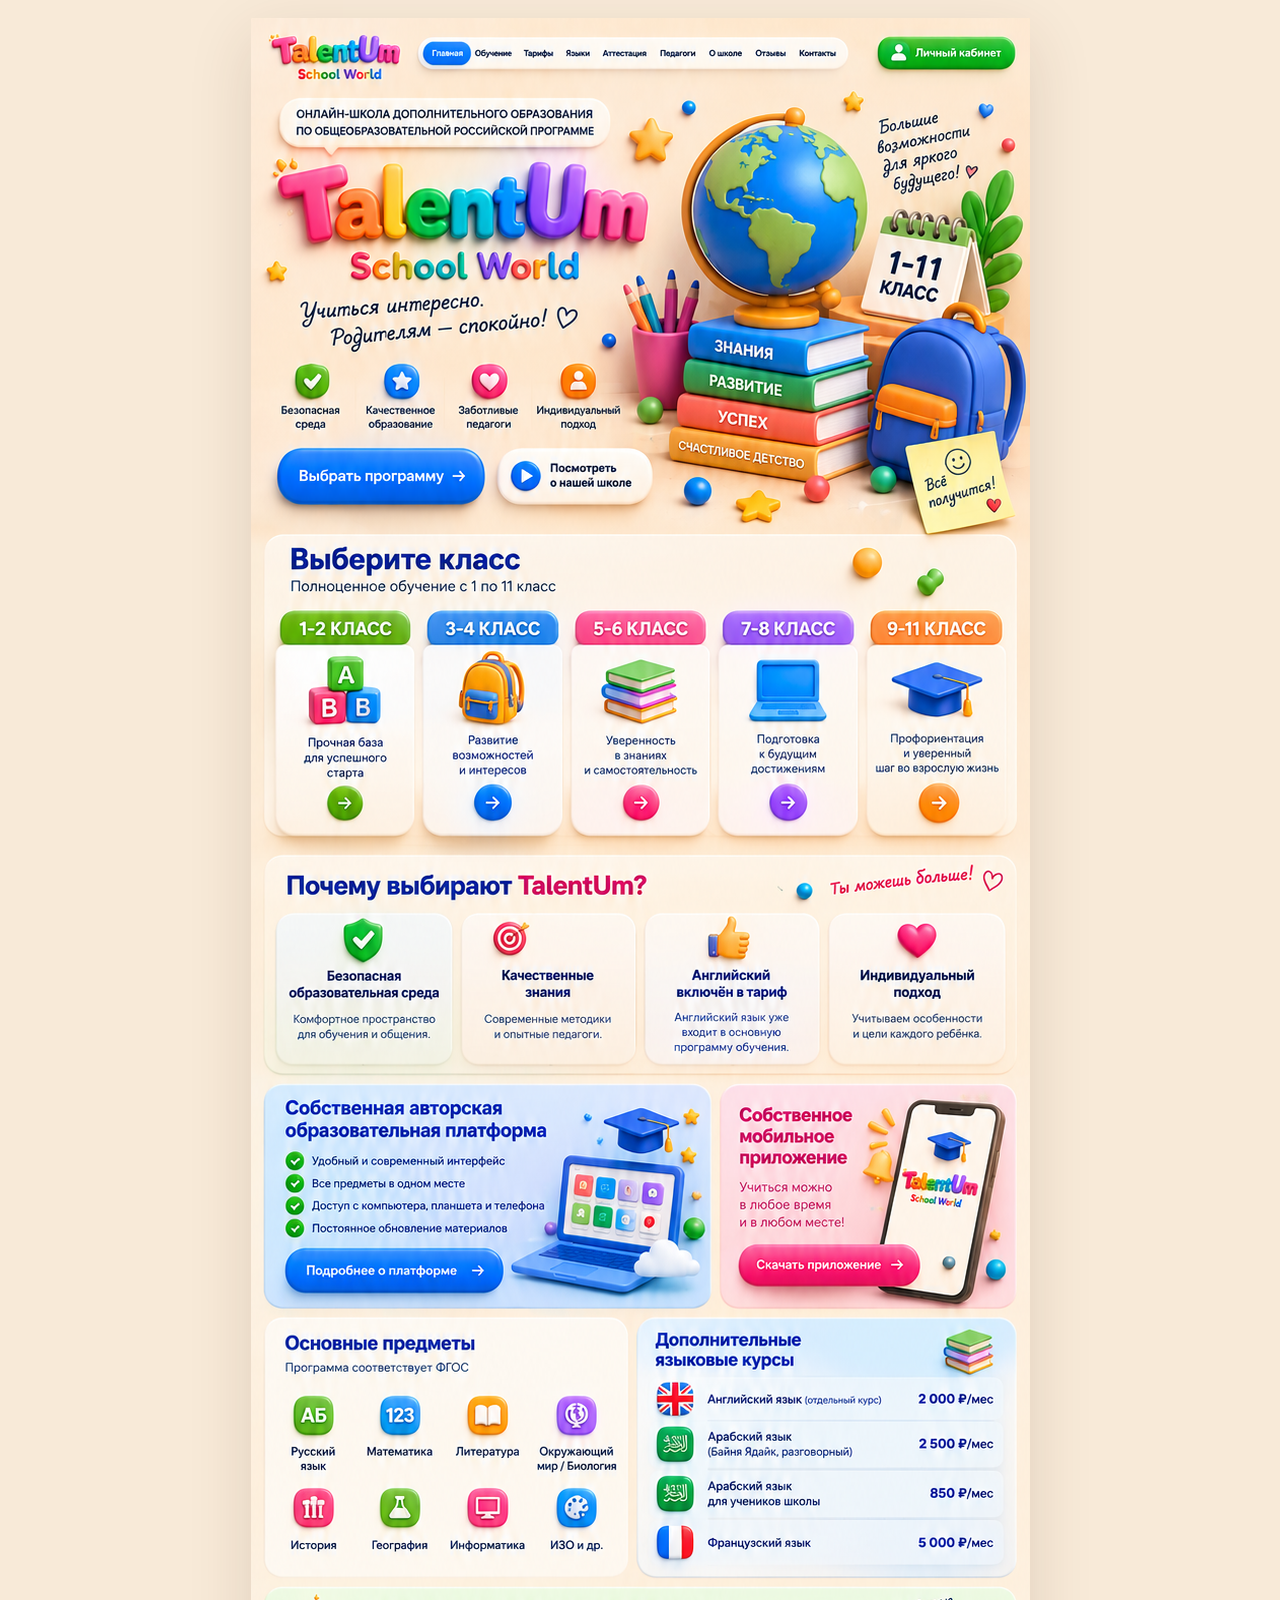
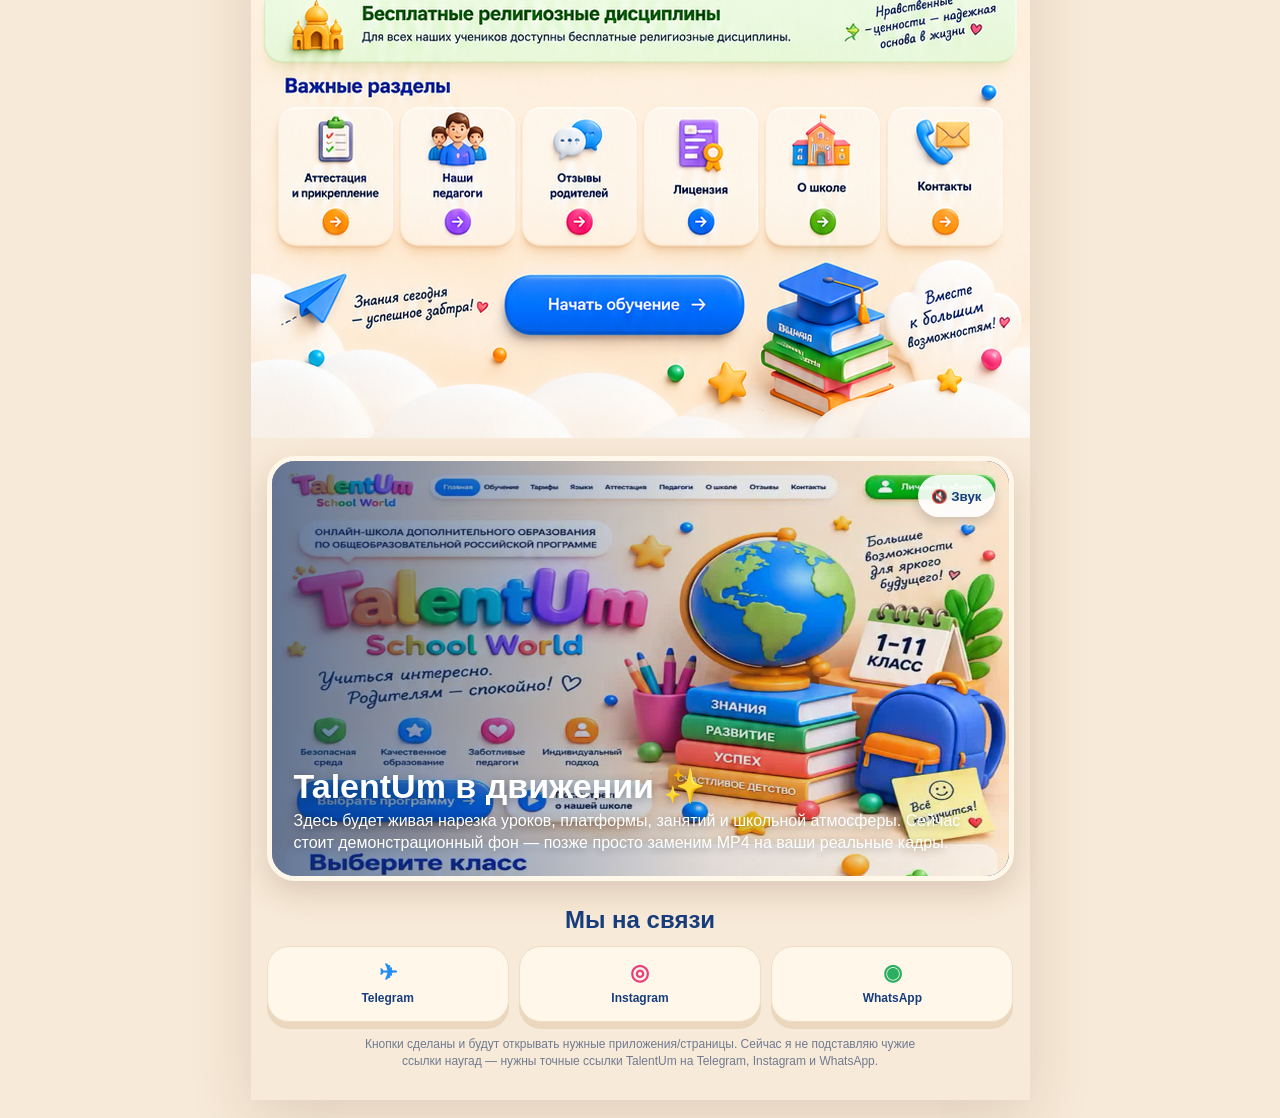
==== commit 38f0cd2f: "Add files via upload" ====
--- a/index.html
+++ b/index.html
@@ -1,9 +1,59 @@
-<!doctype html><html lang="ru"><head><meta charset="utf-8"><meta name="viewport" content="width=device-width,initial-scale=1"><title>Главная — TalentUm School World</title><meta name="description" content="TalentUm School World"><link rel="stylesheet" href="styles.css"></head><body><div class="topline"><div class="container"><header class="header-shell"><a class="brand" href="index.html"><span class="brand-main"><span>T</span><span>a</span><span>l</span><span>e</span><span>n</span><span>t</span><span>U</span><span>m</span></span><span class="brand-sub">School World</span></a><nav class="nav"><a class="active" href="index.html">Главная</a><a class="" href="education.html">Обучение</a><a class="" href="pricing.html">Тарифы</a><a class="" href="languages.html">Языки</a><a class="" href="attestation.html">Аттестация</a><a class="" href="teachers.html">Педагоги</a><a class="" href="about.html">О школе</a><a class="" href="reviews.html">Отзывы</a><a class="" href="contacts.html">Контакты</a></nav><a class="cabinet" href="platform.html">Личный кабинет</a><button class="menu-btn" aria-label="Открыть меню">☰</button></header></div></div><main>
-<section class="hero"><div class="container"><div class="hero-card"><div class="hero-grid"><div><span class="eyebrow">ОНЛАЙН-ШКОЛА ДОПОЛНИТЕЛЬНОГО ОБРАЗОВАНИЯ<br>ПО ОБЩЕОБРАЗОВАТЕЛЬНОЙ РОССИЙСКОЙ ПРОГРАММЕ</span><h1><span class="brand-main brand-big"><span>T</span><span>a</span><span>l</span><span>e</span><span>n</span><span>t</span><span>U</span><span>m</span></span><span class="schoolworld">School World</span></h1><div class="hero-tagline">Учиться интересно.<br>Родителям — спокойно! ♡</div><p class="lead">Для учеников 1–11 классов. Безопасная образовательная среда, качество знаний, собственная авторская платформа и мобильное приложение.</p><div class="btn-row"><a class="btn btn-blue" href="education.html">Выбрать программу →</a><a class="btn btn-cream" href="about.html">Посмотреть о нашей школе</a></div><div class="trust"><div class="trust-item"><img class="mini-icon" src="assets/icons/shield.svg" alt=""><span>Безопасная среда</span></div><div class="trust-item"><img class="mini-icon" src="assets/icons/cap.svg" alt=""><span>Качественное образование</span></div><div class="trust-item"><img class="mini-icon" src="assets/icons/heart.svg" alt=""><span>Заботливые педагоги</span></div><div class="trust-item"><img class="mini-icon" src="assets/icons/clipboard.svg" alt=""><span>Индивидуальный подход</span></div></div></div><div class="hero-art"><img class="globe" src="assets/icons/globe.svg" alt="Глобус"><img class="books" src="assets/icons/books.svg" alt="Книги"><img class="bag" src="assets/icons/backpack.svg" alt="Рюкзак"><img class="star1" src="assets/icons/star.svg" alt=""><img class="star2" src="assets/icons/star.svg" alt=""><div class="note">1–11 класс<br>Всё получится! ♡</div></div></div></div></div></section>
-<section class="section fade-up"><div class="container"><div class="section-panel"><h2>Выберите класс</h2><p class="section-desc">Полноценное обучение с 1 по 11 класс.</p><div class="grade-grid"><a class="grade" href="pricing.html"><div class="grade-head">1–2 КЛАСС</div><img src="assets/icons/clipboard.svg" alt=""><p>Прочная база для успешного старта</p><div class="circle-go">→</div></a><a class="grade" href="pricing.html"><div class="grade-head">3–4 КЛАСС</div><img src="assets/icons/backpack.svg" alt=""><p>Развитие возможностей и интересов</p><div class="circle-go">→</div></a><a class="grade" href="pricing.html"><div class="grade-head">5–6 КЛАСС</div><img src="assets/icons/books.svg" alt=""><p>Уверенность в знаниях и самостоятельность</p><div class="circle-go">→</div></a><a class="grade" href="education.html"><div class="grade-head">7–8 КЛАСС</div><img src="assets/icons/laptop.svg" alt=""><p>Подготовка к будущим достижениям</p><div class="circle-go">→</div></a><a class="grade" href="education.html"><div class="grade-head">9–11 КЛАСС</div><img src="assets/icons/cap.svg" alt=""><p>Уверенный шаг во взрослую жизнь</p><div class="circle-go">→</div></a></div></div></div></section>
-<section class="section fade-up"><div class="container"><div class="section-panel"><h2>Почему выбирают <span class="pink">TalentUm?</span></h2><div class="why-grid"><article class="why-card"><img src="assets/icons/shield.svg" alt=""><h3>Безопасная образовательная среда</h3><p>Комфортное пространство для обучения и общения.</p></article><article class="why-card"><img src="assets/icons/cap.svg" alt=""><h3>Качественные знания</h3><p>Понятная программа и обучение по школьным предметам.</p></article><article class="why-card"><img src="assets/icons/heart.svg" alt=""><h3>Английский включён в тариф</h3><p>Английский язык уже входит в основную программу обучения.</p></article><article class="why-card"><img src="assets/icons/clipboard.svg" alt=""><h3>Индивидуальный подход</h3><p>Учителя учитывают особенности и цели каждого ребёнка.</p></article></div></div></div></section>
-<section class="section fade-up"><div class="container"><div class="split"><div class="feature-panel feature-blue"><h3>Собственная авторская образовательная платформа</h3><p>Простая и понятная даже для самых маленьких учеников.</p><ul><li>Удобный современный интерфейс</li><li>Все предметы в одном месте</li><li>Доступ с компьютера, планшета и телефона</li></ul><a class="btn btn-blue" href="platform.html">Подробнее о платформе →</a><img class="art" src="assets/icons/laptop.svg" alt="Ноутбук"></div><div class="feature-panel feature-pink"><h3>Собственное мобильное приложение</h3><p>Учиться можно в удобное время и в удобном месте.</p><a class="btn btn-pink" href="platform.html">Узнать подробнее →</a><img class="art" src="assets/icons/phone.svg" alt="Телефон"></div></div></div></section>
-<section class="section fade-up"><div class="container"><div class="split"><div class="feature-panel feature-green"><h3>Английский язык <span style="color:#42a63a">УЖЕ ВКЛЮЧЁН</span> в основной тариф!</h3><p style="max-width:75%">Одна из особенностей TalentUm — английский не нужно оплачивать отдельно в рамках основной школьной программы.</p><img class="art" src="assets/icons/books.svg" alt="Книги"></div><div class="feature-panel feature-orange"><h3>Бесплатные религиозные дисциплины</h3><p style="max-width:75%">Для учеников школы доступны бесплатные религиозные дисциплины.</p><img class="art" src="assets/icons/star.svg" alt="Звезда"></div></div></div></section>
-<section class="section fade-up"><div class="container"><div class="section-panel"><h2>Дополнительные языковые курсы</h2><div class="course-grid"><div class="course"><div class="flag">🇬🇧</div><h3>Английский язык</h3><p>Отдельный курс</p><div class="price">2 000 ₽/мес</div></div><div class="course"><div class="flag">🌐</div><h3>Арабский язык</h3><p>«Байна Ядайк», разговорный</p><div class="price">2 500 ₽/мес</div></div><div class="course"><div class="flag">🌐</div><h3>Арабский для учеников</h3><p>Специальная стоимость</p><div class="price">850 ₽</div></div><div class="course"><div class="flag">🇫🇷</div><h3>Французский язык</h3><p>Отдельный курс</p><div class="price">5 000 ₽/мес</div></div></div></div></div></section>
-<section class="section fade-up"><div class="container"><div class="section-panel"><h2>Важные разделы</h2><div class="important-grid"><a class="important" href="attestation.html"><img src="assets/icons/clipboard.svg" alt=""><span>Аттестация и прикрепление</span></a><a class="important" href="teachers.html"><img src="assets/icons/cap.svg" alt=""><span>Наши педагоги</span></a><a class="important" href="reviews.html"><img src="assets/icons/heart.svg" alt=""><span>Отзывы родителей</span></a><a class="important" href="license.html"><img src="assets/icons/certificate.svg" alt=""><span>Лицензия</span></a><a class="important" href="about.html"><img src="assets/icons/globe.svg" alt=""><span>О школе</span></a><a class="important" href="contacts.html"><img src="assets/icons/phone.svg" alt=""><span>Контакты</span></a></div><div class="btn-row" style="justify-content:center;margin-top:24px"><a class="btn btn-blue" href="contacts.html">Начать обучение →</a></div></div></div></section>
-</main><footer class="footer"><div class="container"><div class="footer-box"><div><a class="brand" href="index.html"><span class="brand-main"><span>T</span><span>a</span><span>l</span><span>e</span><span>n</span><span>t</span><span>U</span><span>m</span></span><span class="brand-sub">School World</span></a><p>ОНЛАЙН-ШКОЛА ДОПОЛНИТЕЛЬНОГО ОБРАЗОВАНИЯ ПО ОБЩЕОБРАЗОВАТЕЛЬНОЙ РОССИЙСКОЙ ПРОГРАММЕ</p></div><div><strong>Обучение</strong><p><a href="education.html">1–11 классы</a><br><a href="pricing.html">Тарифы</a><br><a href="languages.html">Языковые курсы</a><br><a href="platform.html">Платформа</a></p></div><div><strong>Информация</strong><p><a href="attestation.html">Аттестация</a><br><a href="teachers.html">Педагоги</a><br><a href="license.html">Лицензия</a><br><a href="contacts.html">Контакты</a></p></div></div></div></footer><script src="script.js"></script></body></html>+<!doctype html>
+<html lang="ru">
+<head>
+<meta charset="utf-8">
+<meta name="viewport" content="width=device-width,initial-scale=1,viewport-fit=cover">
+<title>TalentUm School World</title>
+<meta name="theme-color" content="#f8ead8">
+<style>
+*{box-sizing:border-box}html{background:#f8ead8}body{margin:0;background:#f8ead8;font-family:Arial,sans-serif;color:#173d7d;display:flex;justify-content:center}.site{width:min(100%,779px);position:relative}.page{position:relative;width:100%;line-height:0}.page>img{display:block;width:100%;height:auto}.hot{position:absolute;display:block;border-radius:18px;outline:0}.hot:focus-visible{box-shadow:0 0 0 4px rgba(40,125,255,.55)}
+/* top nav */
+.h-edu{left:25.3%;top:.7%;width:8%;height:1.8%}.h-price{left:34%;top:.7%;width:6%;height:1.8%}.h-lang{left:40.5%;top:.7%;width:6%;height:1.8%}.h-att{left:47%;top:.7%;width:8%;height:1.8%}.h-teach{left:56%;top:.7%;width:7%;height:1.8%}.h-about{left:64%;top:.7%;width:7%;height:1.8%}.h-rev{left:72%;top:.7%;width:6%;height:1.8%}.h-cont{left:79%;top:.7%;width:7%;height:1.8%}.h-login{left:85%;top:.3%;width:13%;height:2.2%}
+/* hero */
+.h-program{left:3%;top:16.2%;width:29%;height:3.7%}.h-about2{left:33%;top:16.2%;width:25%;height:3.7%}
+/* class cards */
+.h-c1{left:2.5%;top:23.2%;width:18%;height:9.3%}.h-c2{left:21%;top:23.2%;width:18%;height:9.3%}.h-c3{left:39.5%;top:23.2%;width:18%;height:9.3%}.h-c4{left:58%;top:23.2%;width:18%;height:9.3%}.h-c5{left:76.5%;top:23.2%;width:20%;height:9.3%}
+/* platform */
+.h-platform{left:2.5%;top:47.5%;width:55%;height:9.7%}.h-app{left:59%;top:47.5%;width:38%;height:9.7%}.h-langs{left:48%;top:58.7%;width:48%;height:10.6%}
+/* important */
+.h-att2{left:3%;top:75.5%;width:15%;height:8.2%}.h-teach2{left:19%;top:75.5%;width:15%;height:8.2%}.h-rev2{left:35%;top:75.5%;width:15%;height:8.2%}.h-lic{left:51%;top:75.5%;width:15%;height:8.2%}.h-about3{left:67%;top:75.5%;width:14%;height:8.2%}.h-cont2{left:82%;top:75.5%;width:15%;height:8.2%}.h-start{left:31%;top:87.1%;width:38%;height:3.9%}
+.extra{padding:18px 16px 30px;background:#f8ead8}.video-card{position:relative;overflow:hidden;border-radius:28px;background:#173d7d;box-shadow:0 12px 30px rgba(86,52,25,.18);border:5px solid #fff7ea}.video-card video{width:100%;aspect-ratio:16/9;object-fit:cover;display:block;filter:saturate(1.06)}.video-shade{position:absolute;inset:0;background:linear-gradient(90deg,rgba(13,49,106,.64),rgba(13,49,106,.12) 60%,rgba(13,49,106,.02));pointer-events:none}.video-copy{position:absolute;left:22px;bottom:22px;right:22px;color:#fff;text-shadow:0 2px 8px rgba(0,0,0,.3)}.video-copy b{display:block;font-size:clamp(20px,5vw,34px);line-height:1.05;margin-bottom:6px}.video-copy span{font-size:clamp(12px,2.7vw,16px);line-height:1.35}.sound{position:absolute;right:14px;top:14px;border:0;border-radius:999px;background:rgba(255,255,255,.9);color:#173d7d;font-weight:800;padding:10px 13px;min-height:42px;box-shadow:0 5px 12px rgba(0,0,0,.16)}
+.social-title{text-align:center;font-size:24px;font-weight:900;margin:25px 0 12px}.social-row{display:grid;grid-template-columns:repeat(3,1fr);gap:10px}.social{min-height:76px;border:0;border-radius:22px;background:#fff7ea;color:#173d7d;text-decoration:none;display:flex;flex-direction:column;align-items:center;justify-content:center;font-weight:900;box-shadow:0 7px 0 #ead7bd;border:1px solid #f1dec4;transition:.18s transform}.social strong{font-size:22px;line-height:1}.social span{font-size:12px;margin-top:7px}.social.tg strong{color:#248cf5}.social.ig strong{color:#e83f7d}.social.wa strong{color:#2aae61}.social-note{font-size:12px;line-height:1.45;color:#6f7b91;text-align:center;margin:14px auto 0;max-width:560px}.toast{display:none;margin-top:12px;border-radius:16px;background:#fff1d8;padding:12px 14px;color:#6b5537;font-size:13px;line-height:1.4;text-align:center}.toast.show{display:block}
+@media(hover:hover){.social:hover{transform:translateY(-2px)}}@media(max-width:520px){.extra{padding:12px 10px 24px}.video-card{border-radius:22px;border-width:3px}.video-copy{left:15px;bottom:15px;right:15px}.social-row{gap:7px}.social{min-height:68px;border-radius:18px}.social span{font-size:11px}.sound{right:9px;top:9px;padding:8px 10px;font-size:12px}}
+@media(min-width:900px){body{padding:18px 0}.site{box-shadow:0 20px 60px rgba(77,44,18,.14)}}
+</style>
+</head>
+<body>
+<main class="site">
+<section class="page">
+<img src="home-design.png" alt="TalentUm School World — главная страница">
+<a class="hot h-edu" href="education.html" aria-label="Обучение"></a><a class="hot h-price" href="pricing.html" aria-label="Тарифы"></a><a class="hot h-lang" href="languages.html" aria-label="Языки"></a><a class="hot h-att" href="attestation.html" aria-label="Аттестация"></a><a class="hot h-teach" href="teachers.html" aria-label="Педагоги"></a><a class="hot h-about" href="about.html" aria-label="О школе"></a><a class="hot h-rev" href="reviews.html" aria-label="Отзывы"></a><a class="hot h-cont" href="contacts.html" aria-label="Контакты"></a><a class="hot h-login" href="contacts.html" aria-label="Личный кабинет"></a>
+<a class="hot h-program" href="education.html" aria-label="Выбрать программу"></a><a class="hot h-about2" href="about.html" aria-label="Посмотреть о школе"></a>
+<a class="hot h-c1" href="education.html#1-2" aria-label="1–2 класс"></a><a class="hot h-c2" href="education.html#3-4" aria-label="3–4 класс"></a><a class="hot h-c3" href="education.html#5-6" aria-label="5–6 класс"></a><a class="hot h-c4" href="education.html#7-8" aria-label="7–8 класс"></a><a class="hot h-c5" href="education.html#9-11" aria-label="9–11 класс"></a>
+<a class="hot h-platform" href="platform.html" aria-label="Наша платформа"></a><a class="hot h-app" href="platform.html#app" aria-label="Мобильное приложение"></a><a class="hot h-langs" href="languages.html" aria-label="Языковые курсы"></a>
+<a class="hot h-att2" href="attestation.html" aria-label="Аттестация и прикрепление"></a><a class="hot h-teach2" href="teachers.html" aria-label="Педагоги"></a><a class="hot h-rev2" href="reviews.html" aria-label="Отзывы родителей"></a><a class="hot h-lic" href="license.html" aria-label="Лицензия"></a><a class="hot h-about3" href="about.html" aria-label="О школе"></a><a class="hot h-cont2" href="contacts.html" aria-label="Контакты"></a><a class="hot h-start" href="contacts.html" aria-label="Начать обучение"></a>
+</section>
+<section class="extra">
+<div class="video-card">
+<video id="schoolVideo" autoplay muted loop playsinline poster="video-poster.jpg" aria-label="Видео о TalentUm"><source src="school-preview.mp4" type="video/mp4"></video>
+<div class="video-shade"></div><div class="video-copy"><b>TalentUm в движении ✨</b><span>Здесь будет живая нарезка уроков, платформы, занятий и школьной атмосферы. Сейчас стоит демонстрационный фон — позже просто заменим MP4 на ваши реальные кадры.</span></div><button class="sound" id="soundBtn" type="button" aria-label="Включить звук">🔇 Звук</button>
+</div>
+<div class="social-title">Мы на связи</div>
+<div class="social-row">
+<a class="social tg" href="#" data-social="telegram" aria-label="Telegram"><strong>✈</strong><span>Telegram</span></a>
+<a class="social ig" href="#" data-social="instagram" aria-label="Instagram"><strong>◎</strong><span>Instagram</span></a>
+<a class="social wa" href="#" data-social="whatsapp" aria-label="WhatsApp"><strong>◉</strong><span>WhatsApp</span></a>
+</div>
+<div id="socialToast" class="toast" role="status" aria-live="polite">Кнопка уже готова. Пришли мне ссылку на этот аккаунт — я вставлю её, и переход будет работать сразу.</div>
+<p class="social-note">Кнопки сделаны и будут открывать нужные приложения/страницы. Сейчас я не подставляю чужие ссылки наугад — нужны точные ссылки TalentUm на Telegram, Instagram и WhatsApp.</p>
+</section>
+</main>
+<script>
+(function(){
+const socialLinks={telegram:'',instagram:'',whatsapp:''};
+const toast=document.getElementById('socialToast');
+document.querySelectorAll('[data-social]').forEach(a=>a.addEventListener('click',e=>{const url=socialLinks[a.dataset.social];if(url){a.href=url;a.target='_blank';return;}e.preventDefault();toast.classList.add('show');setTimeout(()=>toast.classList.remove('show'),4200);}));
+const v=document.getElementById('schoolVideo'),b=document.getElementById('soundBtn');b.addEventListener('click',()=>{v.muted=!v.muted;b.textContent=v.muted?'🔇 Звук':'🔊 Без звука';});
+})();
+</script>
+</body></html>
